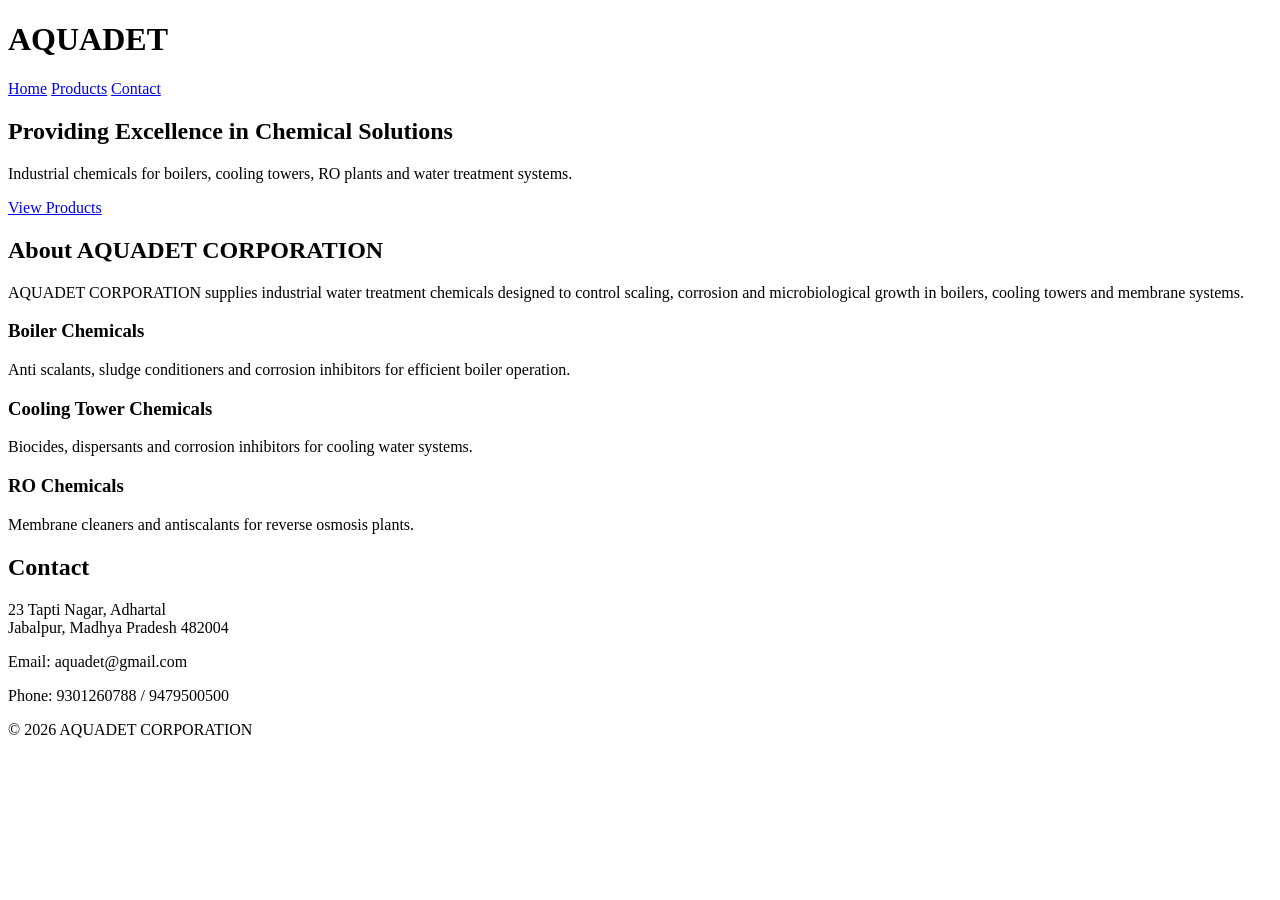
==== index.html @ 624fe5e3 "Update index.html" ====
<!DOCTYPE html>
<html lang="en">
<head>
<meta charset="UTF-8">
<meta name="viewport" content="width=device-width, initial-scale=1">
<title>AQUADET CORPORATION</title>
<link rel="stylesheet" href="style.css">
</head>

<body>

<header>
<div class="nav">
<h1>AQUADET</h1>
<nav>
<a href="index.html">Home</a>
<a href="products.html">Products</a>
<a href="#contact">Contact</a>
</nav>
</div>
</header>

<section class="hero">
<h2>Providing Excellence in Chemical Solutions</h2>
<p>Industrial chemicals for boilers, cooling towers, RO plants and water treatment systems.</p>
<a class="btn" href="products.html">View Products</a>
</section>

<section class="about container">
<h2>About AQUADET CORPORATION</h2>
<p>
AQUADET CORPORATION supplies industrial water treatment chemicals designed
to control scaling, corrosion and microbiological growth in boilers,
cooling towers and membrane systems.
</p>
</section>

<section class="container features">

<div class="feature">
<h3>Boiler Chemicals</h3>
<p>Anti scalants, sludge conditioners and corrosion inhibitors for efficient boiler operation.</p>
</div>

<div class="feature">
<h3>Cooling Tower Chemicals</h3>
<p>Biocides, dispersants and corrosion inhibitors for cooling water systems.</p>
</div>

<div class="feature">
<h3>RO Chemicals</h3>
<p>Membrane cleaners and antiscalants for reverse osmosis plants.</p>
</div>

</section>

<section id="contact" class="contact container">

<h2>Contact</h2>

<p>
23 Tapti Nagar, Adhartal<br>
Jabalpur, Madhya Pradesh 482004
</p>

<p>Email: aquadet@gmail.com</p>
<p>Phone: 9301260788 / 9479500500</p>

</section>

<footer>
© 2026 AQUADET CORPORATION
</footer>

</body>
</html>
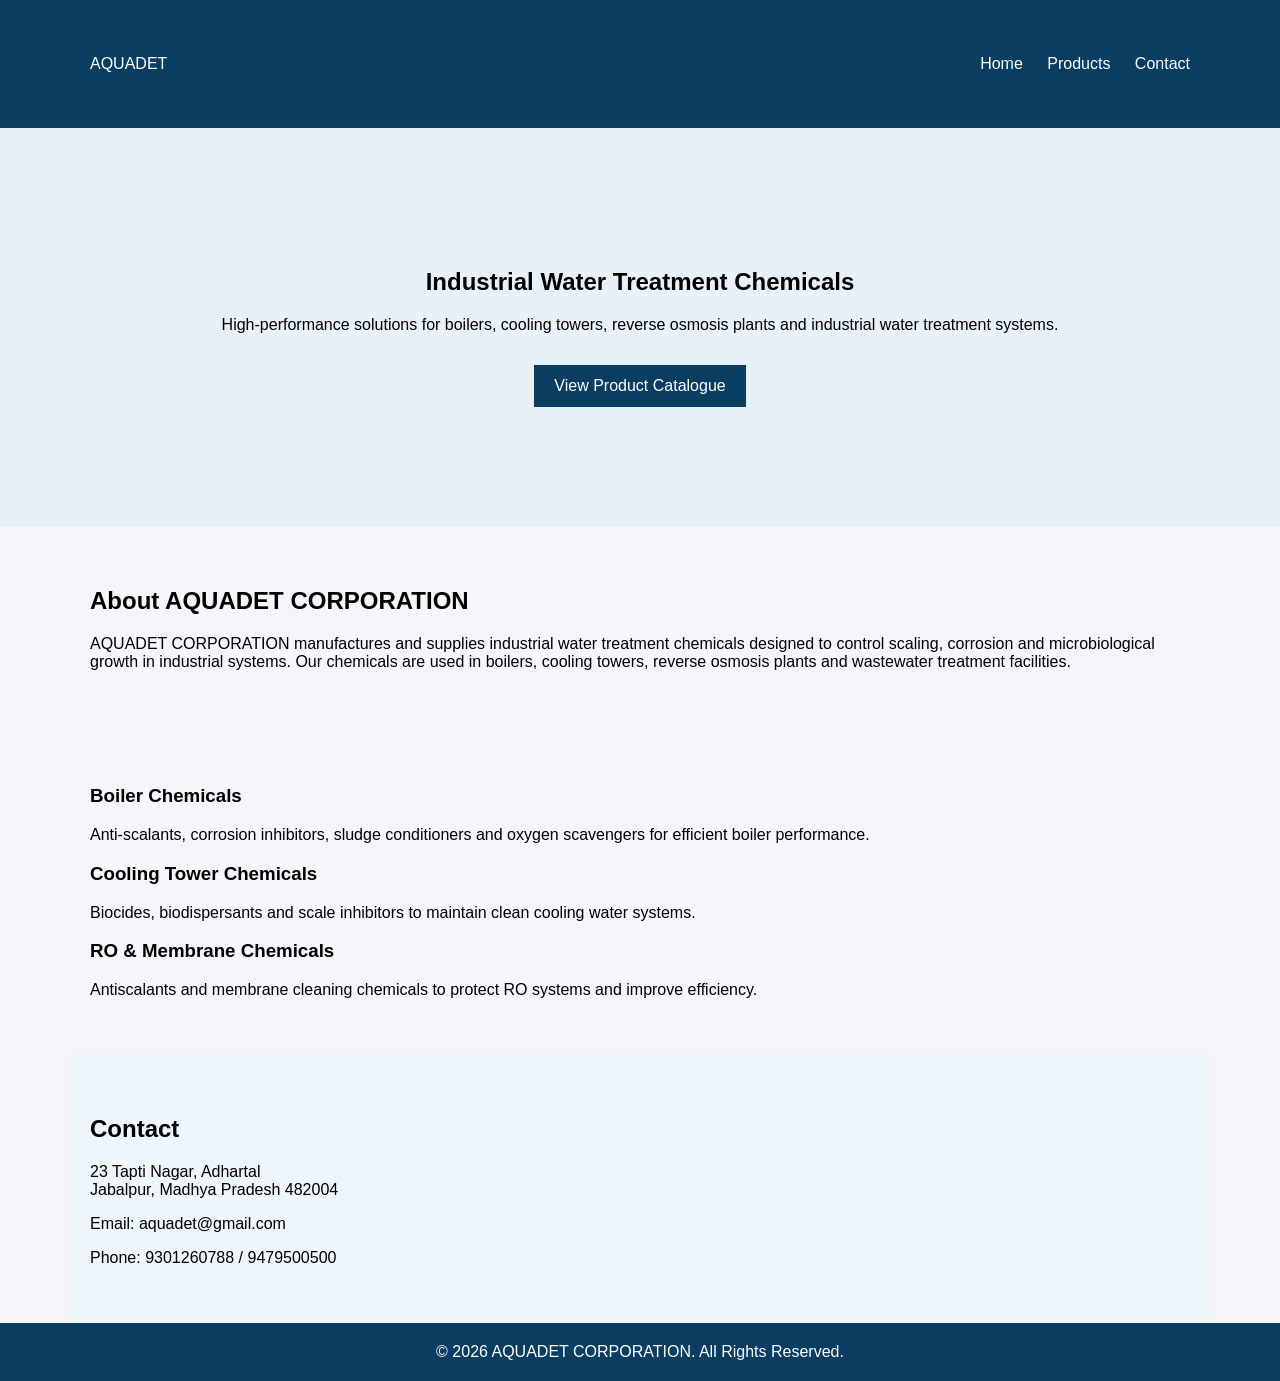
==== commit d199f2e5: "Update index.html" ====
--- a/index.html
+++ b/index.html
@@ -1,55 +1,104 @@
 <!DOCTYPE html>
+
 <html lang="en">
+
 <head>
 <meta charset="UTF-8">
-<meta name="viewport" content="width=device-width, initial-scale=1">
+<meta name="viewport" content="width=device-width,initial-scale=1">
+
 <title>AQUADET CORPORATION</title>
+
 <link rel="stylesheet" href="style.css">
+
+<link href="https://fonts.googleapis.com/css2?family=Inter:wght@300;400;600;700&display=swap" rel="stylesheet">
+
 </head>
 
 <body>
 
 <header>
-<div class="nav">
-<h1>AQUADET</h1>
+
+<div class="nav container">
+
+<div class="logo">AQUADET</div>
+
 <nav>
-<a href="index.html">Home</a>
-<a href="products.html">Products</a>
-<a href="#contact">Contact</a>
+
+<a href="index.html">Home</a> <a href="products.html">Products</a> <a href="#contact">Contact</a>
+
 </nav>
+
 </div>
+
 </header>
 
 <section class="hero">
-<h2>Providing Excellence in Chemical Solutions</h2>
-<p>Industrial chemicals for boilers, cooling towers, RO plants and water treatment systems.</p>
-<a class="btn" href="products.html">View Products</a>
+
+<div class="container">
+
+<h1>Industrial Water Treatment Chemicals</h1>
+
+<p>
+High-performance solutions for boilers, cooling towers,
+reverse osmosis plants and industrial water treatment systems.
+</p>
+
+<a href="products.html" class="btn">View Product Catalogue</a>
+
+</div>
+
 </section>
 
-<section class="about container">
+<section class="container about">
+
 <h2>About AQUADET CORPORATION</h2>
+
 <p>
-AQUADET CORPORATION supplies industrial water treatment chemicals designed
-to control scaling, corrosion and microbiological growth in boilers,
-cooling towers and membrane systems.
+
+AQUADET CORPORATION manufactures and supplies industrial
+water treatment chemicals designed to control scaling,
+corrosion and microbiological growth in industrial systems.
+Our chemicals are used in boilers, cooling towers,
+reverse osmosis plants and wastewater treatment facilities.
+
 </p>
+
 </section>
 
-<section class="container features">
+<section class="container categories">
 
-<div class="feature">
+<div class="category">
+
 <h3>Boiler Chemicals</h3>
-<p>Anti scalants, sludge conditioners and corrosion inhibitors for efficient boiler operation.</p>
+
+<p>
+Anti-scalants, corrosion inhibitors,
+sludge conditioners and oxygen scavengers
+for efficient boiler performance.
+</p>
+
 </div>
 
-<div class="feature">
+<div class="category">
+
 <h3>Cooling Tower Chemicals</h3>
-<p>Biocides, dispersants and corrosion inhibitors for cooling water systems.</p>
+
+<p>
+Biocides, biodispersants and scale inhibitors
+to maintain clean cooling water systems.
+</p>
+
 </div>
 
-<div class="feature">
-<h3>RO Chemicals</h3>
-<p>Membrane cleaners and antiscalants for reverse osmosis plants.</p>
+<div class="category">
+
+<h3>RO & Membrane Chemicals</h3>
+
+<p>
+Antiscalants and membrane cleaning chemicals
+to protect RO systems and improve efficiency.
+</p>
+
 </div>
 
 </section>
@@ -64,13 +113,17 @@
 </p>
 
 <p>Email: aquadet@gmail.com</p>
+
 <p>Phone: 9301260788 / 9479500500</p>
 
 </section>
 
 <footer>
-© 2026 AQUADET CORPORATION
+
+© 2026 AQUADET CORPORATION. All Rights Reserved.
+
 </footer>
 
 </body>
+
 </html>
--- a/style.css
+++ b/style.css
@@ -0,0 +1,82 @@
+body{
+font-family:Arial;
+margin:0;
+background:#f5f6fa;
+}
+
+header{
+background:#0a3d62;
+color:white;
+padding:15px;
+}
+
+.nav{
+display:flex;
+justify-content:space-between;
+align-items:center;
+max-width:1100px;
+margin:auto;
+}
+
+nav a{
+color:white;
+margin-left:20px;
+text-decoration:none;
+}
+
+.hero{
+text-align:center;
+padding:80px 20px;
+background:#e8f1f8;
+}
+
+.btn{
+background:#0a3d62;
+color:white;
+padding:12px 20px;
+text-decoration:none;
+display:inline-block;
+margin-top:15px;
+}
+
+.container{
+max-width:1100px;
+margin:auto;
+padding:40px 20px;
+}
+
+.grid{
+display:grid;
+grid-template-columns:repeat(auto-fit,minmax(250px,1fr));
+gap:20px;
+}
+
+.card{
+background:white;
+padding:20px;
+border-radius:6px;
+box-shadow:0 2px 10px rgba(0,0,0,0.1);
+}
+
+.features{
+display:flex;
+gap:20px;
+}
+
+.feature{
+background:white;
+padding:20px;
+flex:1;
+box-shadow:0 2px 10px rgba(0,0,0,0.1);
+}
+
+.contact{
+background:#eef5fb;
+}
+
+footer{
+text-align:center;
+padding:20px;
+background:#0a3d62;
+color:white;
+}
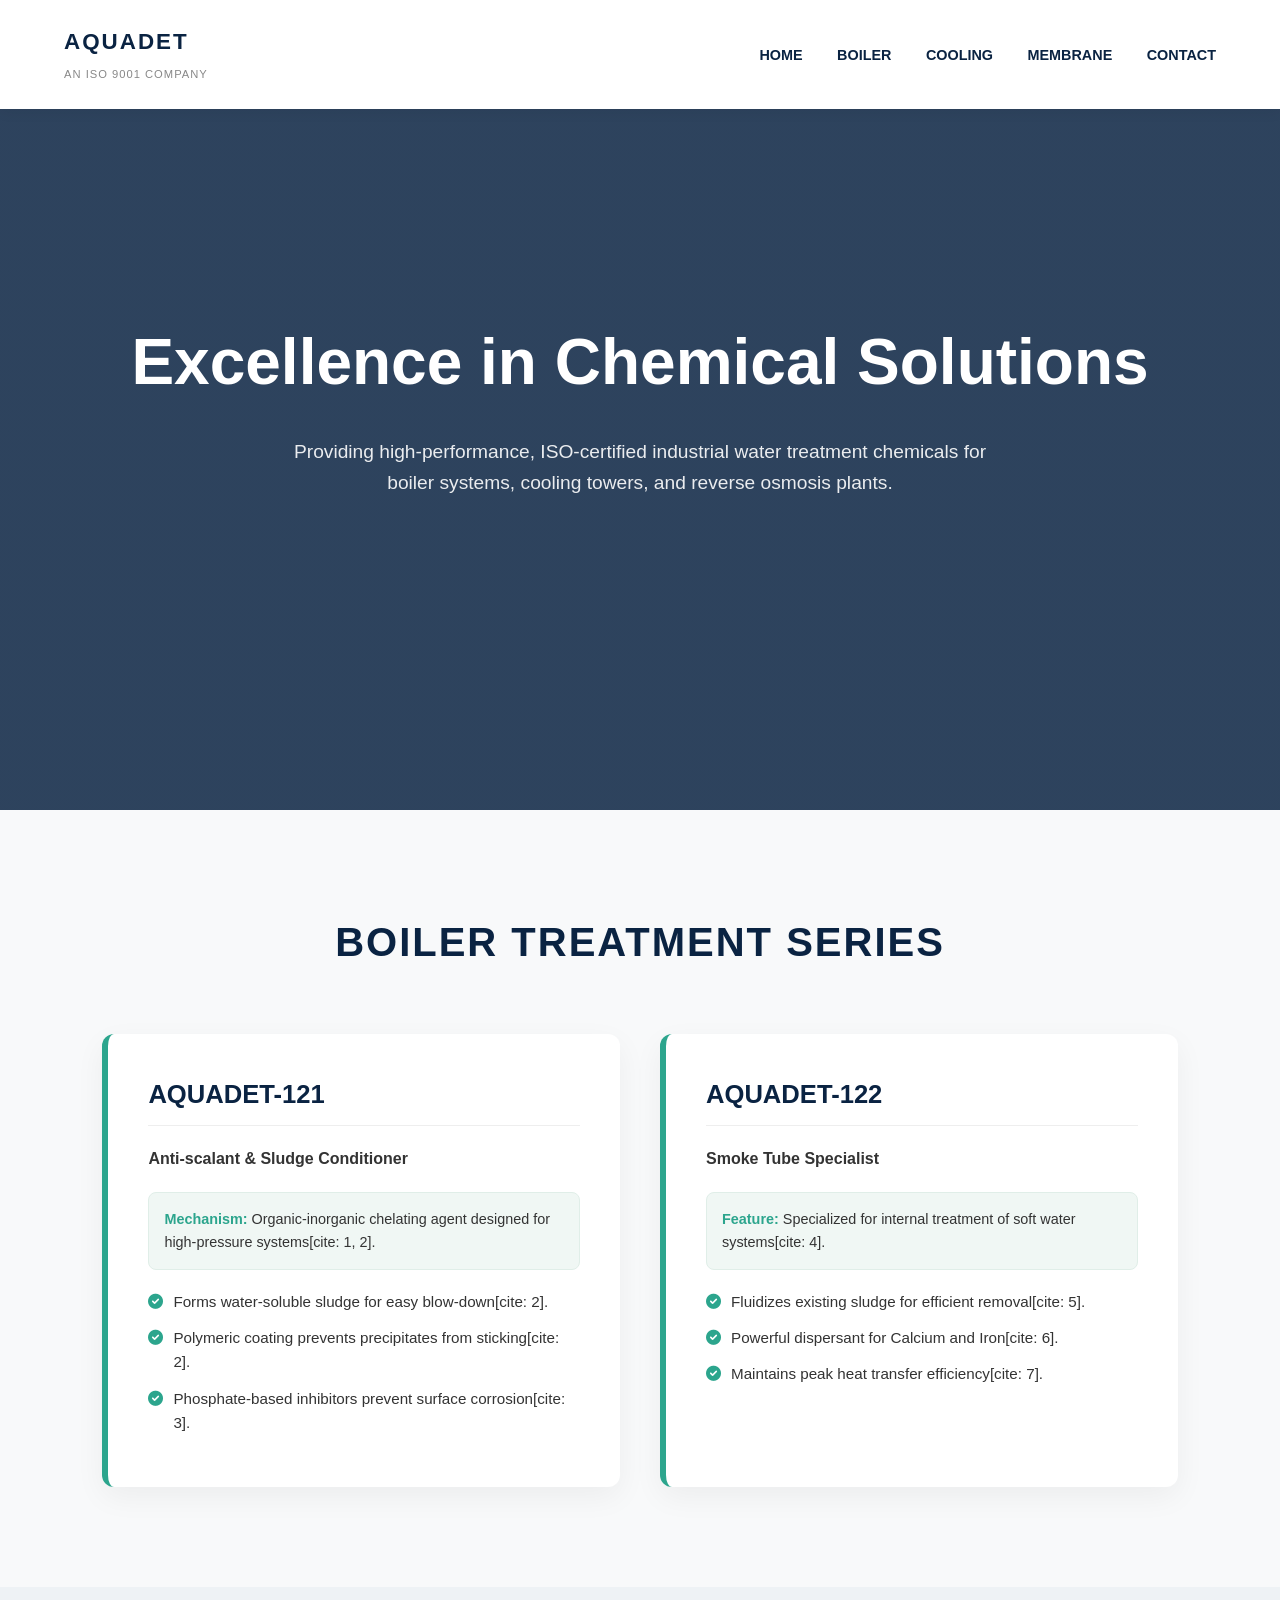
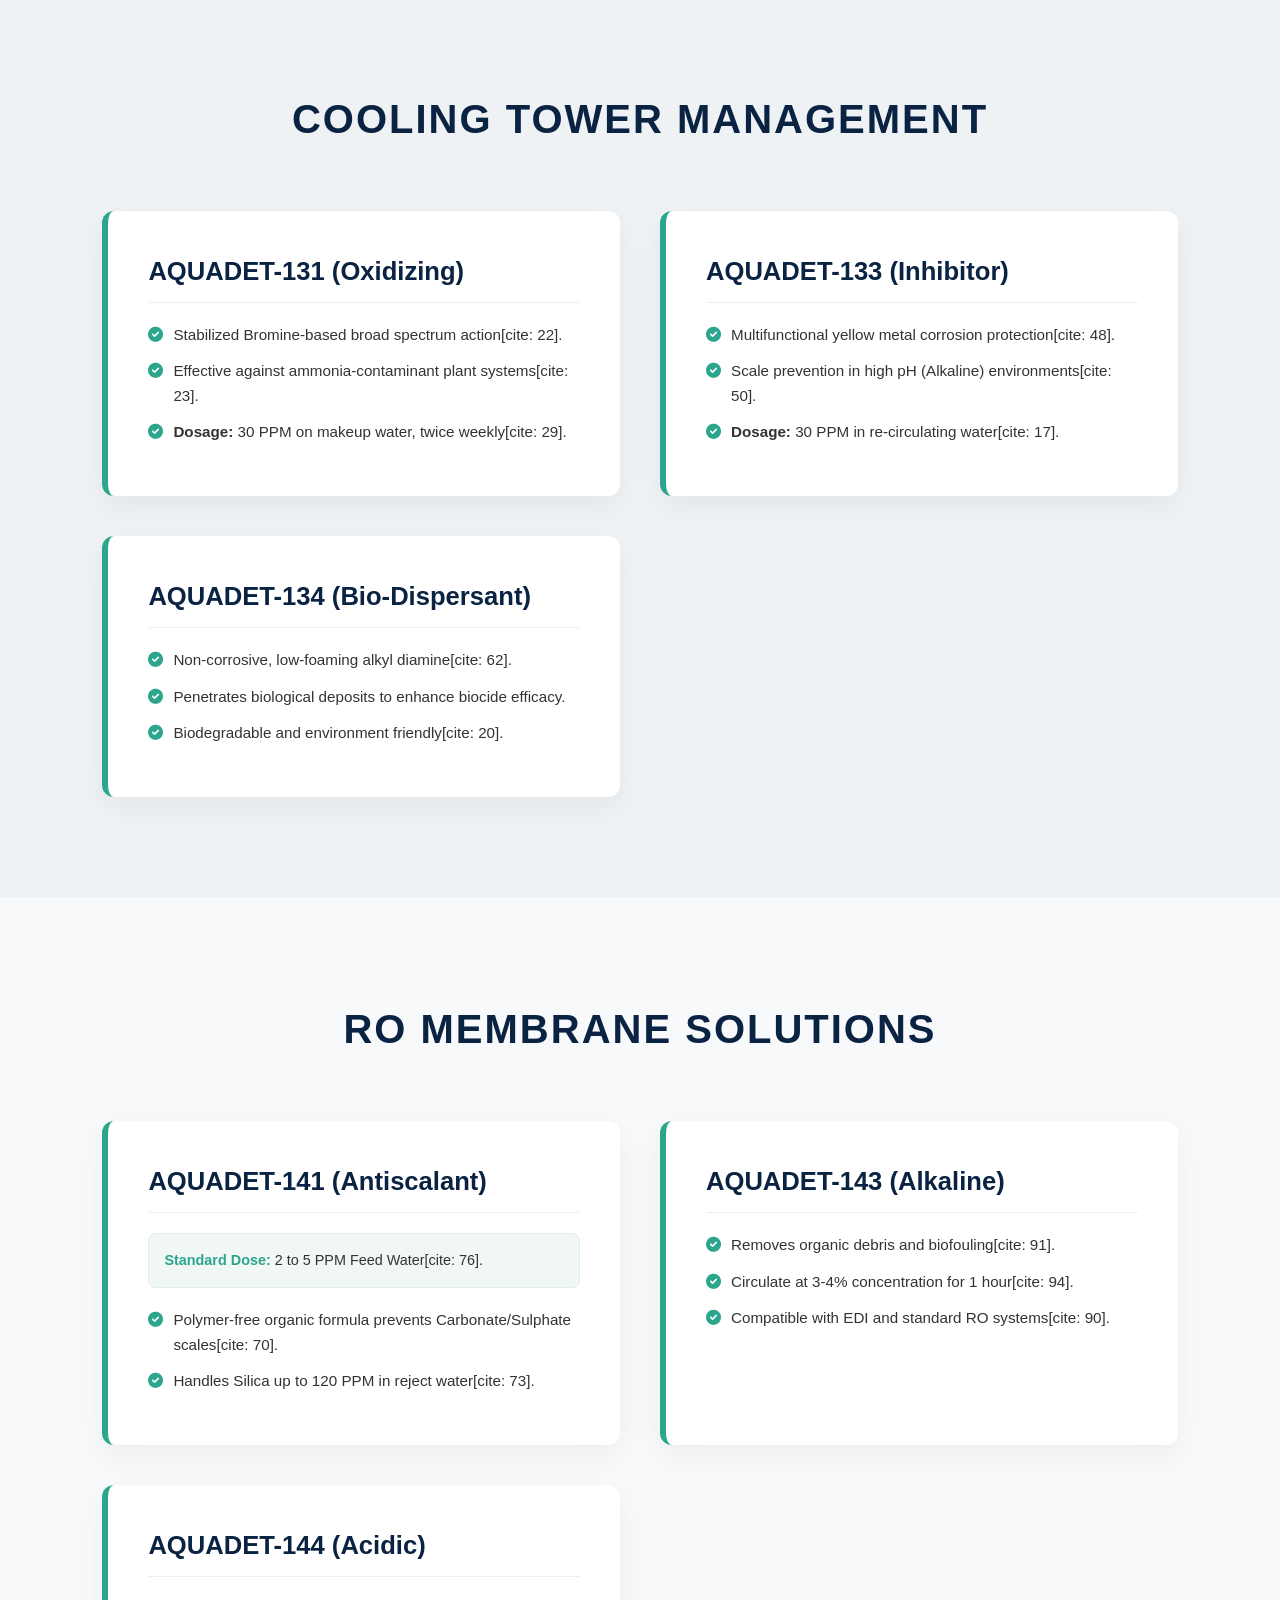
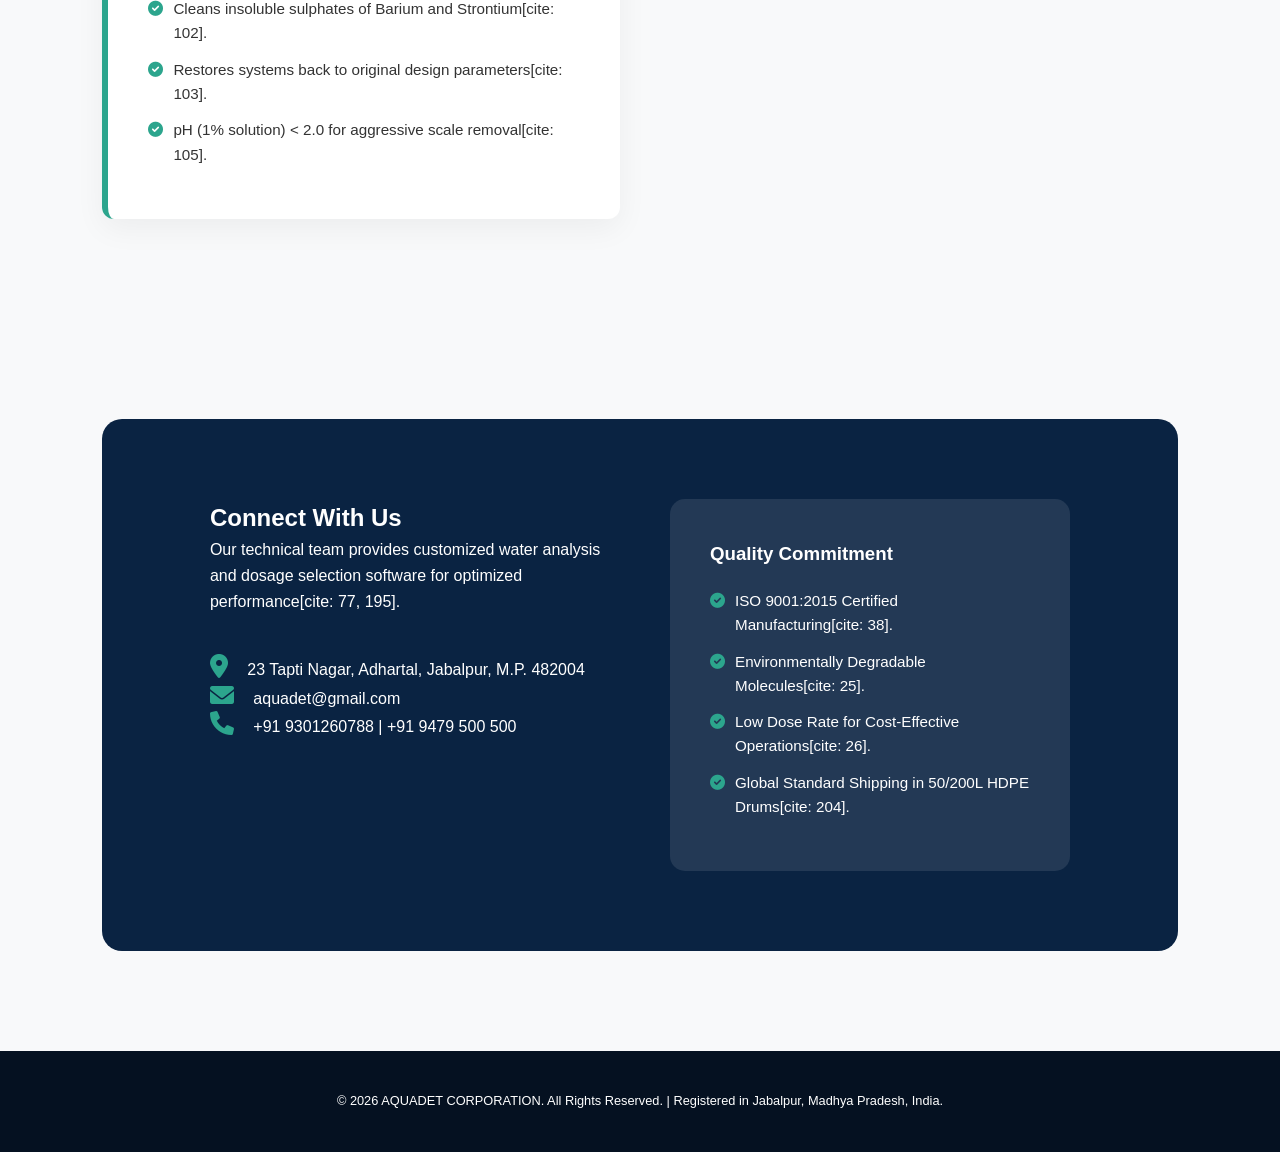
==== commit e0a2e4cc: "Revamp index.html with new layout and styles Updated HTML structure and styling for AQUADET CORPORAT" ====
--- a/index.html
+++ b/index.html
@@ -1,129 +1,207 @@
 <!DOCTYPE html>
-
 <html lang="en">
-
 <head>
-<meta charset="UTF-8">
-<meta name="viewport" content="width=device-width,initial-scale=1">
-
-<title>AQUADET CORPORATION</title>
-
-<link rel="stylesheet" href="style.css">
-
-<link href="https://fonts.googleapis.com/css2?family=Inter:wght@300;400;600;700&display=swap" rel="stylesheet">
-
+    <meta charset="UTF-8">
+    <meta name="viewport" content="width=device-width, initial-scale=1.0">
+    <title>AQUADET CORPORATION | ISO 9001 Certified Chemical Solutions</title>
+    <link rel="stylesheet" href="https://cdnjs.cloudflare.com/ajax/libs/font-awesome/6.0.0/css/all.min.css">
+    <style>
+        :root {
+            --primary: #0a2342; /* Deep Navy Industrial */
+            --accent: #2ca58d;   /* Chemical Teal */
+            --bg-light: #f8f9fa;
+            --white: #ffffff;
+            --text-main: #333333;
+        }
+        * { margin: 0; padding: 0; box-sizing: border-box; }
+        body { font-family: 'Inter', -apple-system, sans-serif; line-height: 1.6; color: var(--text-main); background: var(--bg-light); scroll-behavior: smooth; }
+        
+        /* Premium Header */
+        header { background: var(--white); padding: 1.5rem 5%; display: flex; justify-content: space-between; align-items: center; position: fixed; width: 100%; top: 0; z-index: 1000; box-shadow: 0 4px 12px rgba(0,0,0,0.05); }
+        .logo-group h1 { font-size: 1.4rem; letter-spacing: 2px; color: var(--primary); }
+        .iso-badge { font-size: 0.7rem; color: #888; text-transform: uppercase; letter-spacing: 1px; }
+        nav a { margin-left: 30px; text-decoration: none; color: var(--primary); font-weight: 600; font-size: 0.9rem; transition: 0.3s; }
+        nav a:hover { color: var(--accent); }
+
+        /* Hero Section */
+        .hero { height: 90vh; background: linear-gradient(rgba(10, 35, 66, 0.85), rgba(10, 35, 66, 0.85)), url('https://images.unsplash.com/photo-1532187863486-abf9d39d99c5?auto=format&fit=crop&q=80') center/cover; display: flex; flex-direction: column; justify-content: center; align-items: center; text-align: center; color: white; padding: 0 10%; }
+        .hero h2 { font-size: 4rem; margin-bottom: 1.5rem; }
+        .hero p { font-size: 1.2rem; max-width: 700px; opacity: 0.9; }
+
+        /* Product Detail Section */
+        section { padding: 100px 8%; }
+        .section-header { text-align: center; margin-bottom: 60px; }
+        .section-header h2 { font-size: 2.5rem; color: var(--primary); text-transform: uppercase; letter-spacing: 2px; }
+        
+        .product-grid { display: grid; grid-template-columns: repeat(auto-fit, minmax(350px, 1fr)); gap: 40px; }
+        .product-card { background: var(--white); border-radius: 12px; padding: 40px; box-shadow: 0 10px 30px rgba(0,0,0,0.05); border-left: 6px solid var(--accent); }
+        .product-card h3 { color: var(--primary); font-size: 1.6rem; margin-bottom: 20px; border-bottom: 1px solid #eee; padding-bottom: 10px; }
+        
+        .tech-spec { background: #f0f7f4; padding: 15px; border-radius: 8px; margin: 20px 0; font-size: 0.9rem; border: 1px solid #e0eee8; }
+        .tech-spec strong { color: var(--accent); }
+        
+        .benefit-list { list-style: none; }
+        .benefit-list li { position: relative; padding-left: 25px; margin-bottom: 12px; font-size: 0.95rem; }
+        .benefit-list li::before { content: "\f058"; font-family: "Font Awesome 5 Free"; font-weight: 900; position: absolute; left: 0; color: var(--accent); }
+
+        /* Contact Section */
+        .contact-box { background: var(--primary); color: white; padding: 80px 10%; border-radius: 20px; display: grid; grid-template-columns: 1fr 1fr; gap: 60px; }
+        .contact-info div { margin-bottom: 30px; }
+        .contact-info i { font-size: 1.5rem; margin-right: 15px; color: var(--accent); }
+
+        footer { text-align: center; padding: 40px; background: #051121; color: #ffffff; font-size: 0.8rem; }
+
+        @media (max-width: 768px) {
+            .hero h2 { font-size: 2.5rem; }
+            .contact-box { grid-template-columns: 1fr; }
+        }
+    </style>
 </head>
-
 <body>
 
 <header>
-
-<div class="nav container">
-
-<div class="logo">AQUADET</div>
-
-<nav>
-
-<a href="index.html">Home</a> <a href="products.html">Products</a> <a href="#contact">Contact</a>
-
-</nav>
-
-</div>
-
+    <div class="logo-group">
+        <h1>AQUADET</h1>
+        <span class="iso-badge">An ISO 9001 Company</span>
+    </div>
+    <nav>
+        <a href="#home">HOME</a>
+        <a href="#boiler">BOILER</a>
+        <a href="#cooling">COOLING</a>
+        <a href="#ro">MEMBRANE</a>
+        <a href="#contact">CONTACT</a>
+    </nav>
 </header>
 
-<section class="hero">
-
-<div class="container">
-
-<h1>Industrial Water Treatment Chemicals</h1>
-
-<p>
-High-performance solutions for boilers, cooling towers,
-reverse osmosis plants and industrial water treatment systems.
-</p>
-
-<a href="products.html" class="btn">View Product Catalogue</a>
-
-</div>
-
-</section>
-
-<section class="container about">
-
-<h2>About AQUADET CORPORATION</h2>
-
-<p>
-
-AQUADET CORPORATION manufactures and supplies industrial
-water treatment chemicals designed to control scaling,
-corrosion and microbiological growth in industrial systems.
-Our chemicals are used in boilers, cooling towers,
-reverse osmosis plants and wastewater treatment facilities.
-
-</p>
-
-</section>
-
-<section class="container categories">
-
-<div class="category">
-
-<h3>Boiler Chemicals</h3>
-
-<p>
-Anti-scalants, corrosion inhibitors,
-sludge conditioners and oxygen scavengers
-for efficient boiler performance.
-</p>
-
-</div>
-
-<div class="category">
-
-<h3>Cooling Tower Chemicals</h3>
-
-<p>
-Biocides, biodispersants and scale inhibitors
-to maintain clean cooling water systems.
-</p>
-
-</div>
-
-<div class="category">
-
-<h3>RO & Membrane Chemicals</h3>
-
-<p>
-Antiscalants and membrane cleaning chemicals
-to protect RO systems and improve efficiency.
-</p>
-
-</div>
-
-</section>
-
-<section id="contact" class="contact container">
-
-<h2>Contact</h2>
-
-<p>
-23 Tapti Nagar, Adhartal<br>
-Jabalpur, Madhya Pradesh 482004
-</p>
-
-<p>Email: aquadet@gmail.com</p>
-
-<p>Phone: 9301260788 / 9479500500</p>
-
+<section class="hero" id="home">
+    <h2>Excellence in Chemical Solutions</h2>
+    <p>Providing high-performance, ISO-certified industrial water treatment chemicals for boiler systems, cooling towers, and reverse osmosis plants.</p>
+</section>
+
+<section id="boiler">
+    <div class="section-header">
+        <h2>Boiler Treatment Series</h2>
+    </div>
+    <div class="product-grid">
+        <div class="product-card">
+            <h3>AQUADET-121</h3>
+            <p><strong>Anti-scalant & Sludge Conditioner</strong></p>
+            <div class="tech-spec">
+                <strong>Mechanism:</strong> Organic-inorganic chelating agent designed for high-pressure systems[cite: 1, 2].
+            </div>
+            <ul class="benefit-list">
+                <li>Forms water-soluble sludge for easy blow-down[cite: 2].</li>
+                <li>Polymeric coating prevents precipitates from sticking[cite: 2].</li>
+                <li>Phosphate-based inhibitors prevent surface corrosion[cite: 3].</li>
+            </ul>
+        </div>
+        <div class="product-card">
+            <h3>AQUADET-122</h3>
+            <p><strong>Smoke Tube Specialist</strong></p>
+            <div class="tech-spec">
+                <strong>Feature:</strong> Specialized for internal treatment of soft water systems[cite: 4].
+            </div>
+            <ul class="benefit-list">
+                <li>Fluidizes existing sludge for efficient removal[cite: 5].</li>
+                <li>Powerful dispersant for Calcium and Iron[cite: 6].</li>
+                <li>Maintains peak heat transfer efficiency[cite: 7].</li>
+            </ul>
+        </div>
+    </div>
+</section>
+
+<section id="cooling" style="background: #eef2f5;">
+    <div class="section-header">
+        <h2>Cooling Tower Management</h2>
+    </div>
+    <div class="product-grid">
+        <div class="product-card">
+            <h3>AQUADET-131 (Oxidizing)</h3>
+            <ul class="benefit-list">
+                <li>Stabilized Bromine-based broad spectrum action[cite: 22].</li>
+                <li>Effective against ammonia-contaminant plant systems[cite: 23].</li>
+                <li><strong>Dosage:</strong> 30 PPM on makeup water, twice weekly[cite: 29].</li>
+            </ul>
+        </div>
+        <div class="product-card">
+            <h3>AQUADET-133 (Inhibitor)</h3>
+            <ul class="benefit-list">
+                <li>Multifunctional yellow metal corrosion protection[cite: 48].</li>
+                <li>Scale prevention in high pH (Alkaline) environments[cite: 50].</li>
+                <li><strong>Dosage:</strong> 30 PPM in re-circulating water[cite: 17].</li>
+            </ul>
+        </div>
+        <div class="product-card">
+            <h3>AQUADET-134 (Bio-Dispersant)</h3>
+            <ul class="benefit-list">
+                <li>Non-corrosive, low-foaming alkyl diamine[cite: 62].</li>
+                <li>Penetrates biological deposits to enhance biocide efficacy.</li>
+                <li>Biodegradable and environment friendly[cite: 20].</li>
+            </ul>
+        </div>
+    </div>
+</section>
+
+<section id="ro">
+    <div class="section-header">
+        <h2>RO Membrane Solutions</h2>
+    </div>
+    <div class="product-grid">
+        <div class="product-card">
+            <h3>AQUADET-141 (Antiscalant)</h3>
+            <div class="tech-spec">
+                <strong>Standard Dose:</strong> 2 to 5 PPM Feed Water[cite: 76].
+            </div>
+            <ul class="benefit-list">
+                <li>Polymer-free organic formula prevents Carbonate/Sulphate scales[cite: 70].</li>
+                <li>Handles Silica up to 120 PPM in reject water[cite: 73].</li>
+            </ul>
+        </div>
+        <div class="product-card">
+            <h3>AQUADET-143 (Alkaline)</h3>
+            <ul class="benefit-list">
+                <li>Removes organic debris and biofouling[cite: 91].</li>
+                <li>Circulate at 3-4% concentration for 1 hour[cite: 94].</li>
+                <li>Compatible with EDI and standard RO systems[cite: 90].</li>
+            </ul>
+        </div>
+        <div class="product-card">
+            <h3>AQUADET-144 (Acidic)</h3>
+            <ul class="benefit-list">
+                <li>Cleans insoluble sulphates of Barium and Strontium[cite: 102].</li>
+                <li>Restores systems back to original design parameters[cite: 103].</li>
+            <li>pH (1% solution) < 2.0 for aggressive scale removal[cite: 105].</li>
+            </ul>
+        </div>
+    </div>
+</section>
+
+<section id="contact">
+    <div class="contact-box">
+        <div class="contact-info">
+            <h2>Connect With Us</h2>
+            <p>Our technical team provides customized water analysis and dosage selection software for optimized performance[cite: 77, 195].</p>
+            <div style="margin-top: 40px;">
+                <p><i class="fas fa-map-marker-alt"></i> 23 Tapti Nagar, Adhartal, Jabalpur, M.P. 482004</p>
+                <p><i class="fas fa-envelope"></i> aquadet@gmail.com</p>
+                <p><i class="fas fa-phone"></i> +91 9301260788 | +91 9479 500 500</p>
+            </div>
+        </div>
+        <div style="background: rgba(255,255,255,0.1); padding: 40px; border-radius: 15px;">
+            <h3>Quality Commitment</h3>
+            <ul class="benefit-list" style="margin-top:20px; color: white;">
+                <li>ISO 9001:2015 Certified Manufacturing[cite: 38].</li>
+                <li>Environmentally Degradable Molecules[cite: 25].</li>
+                <li>Low Dose Rate for Cost-Effective Operations[cite: 26].</li>
+                <li>Global Standard Shipping in 50/200L HDPE Drums[cite: 204].</li>
+            </ul>
+        </div>
+    </div>
 </section>
 
 <footer>
-
-© 2026 AQUADET CORPORATION. All Rights Reserved.
-
+    <p>© 2026 AQUADET CORPORATION. All Rights Reserved. | Registered in Jabalpur, Madhya Pradesh, India.</p>
 </footer>
 
 </body>
-
 </html>
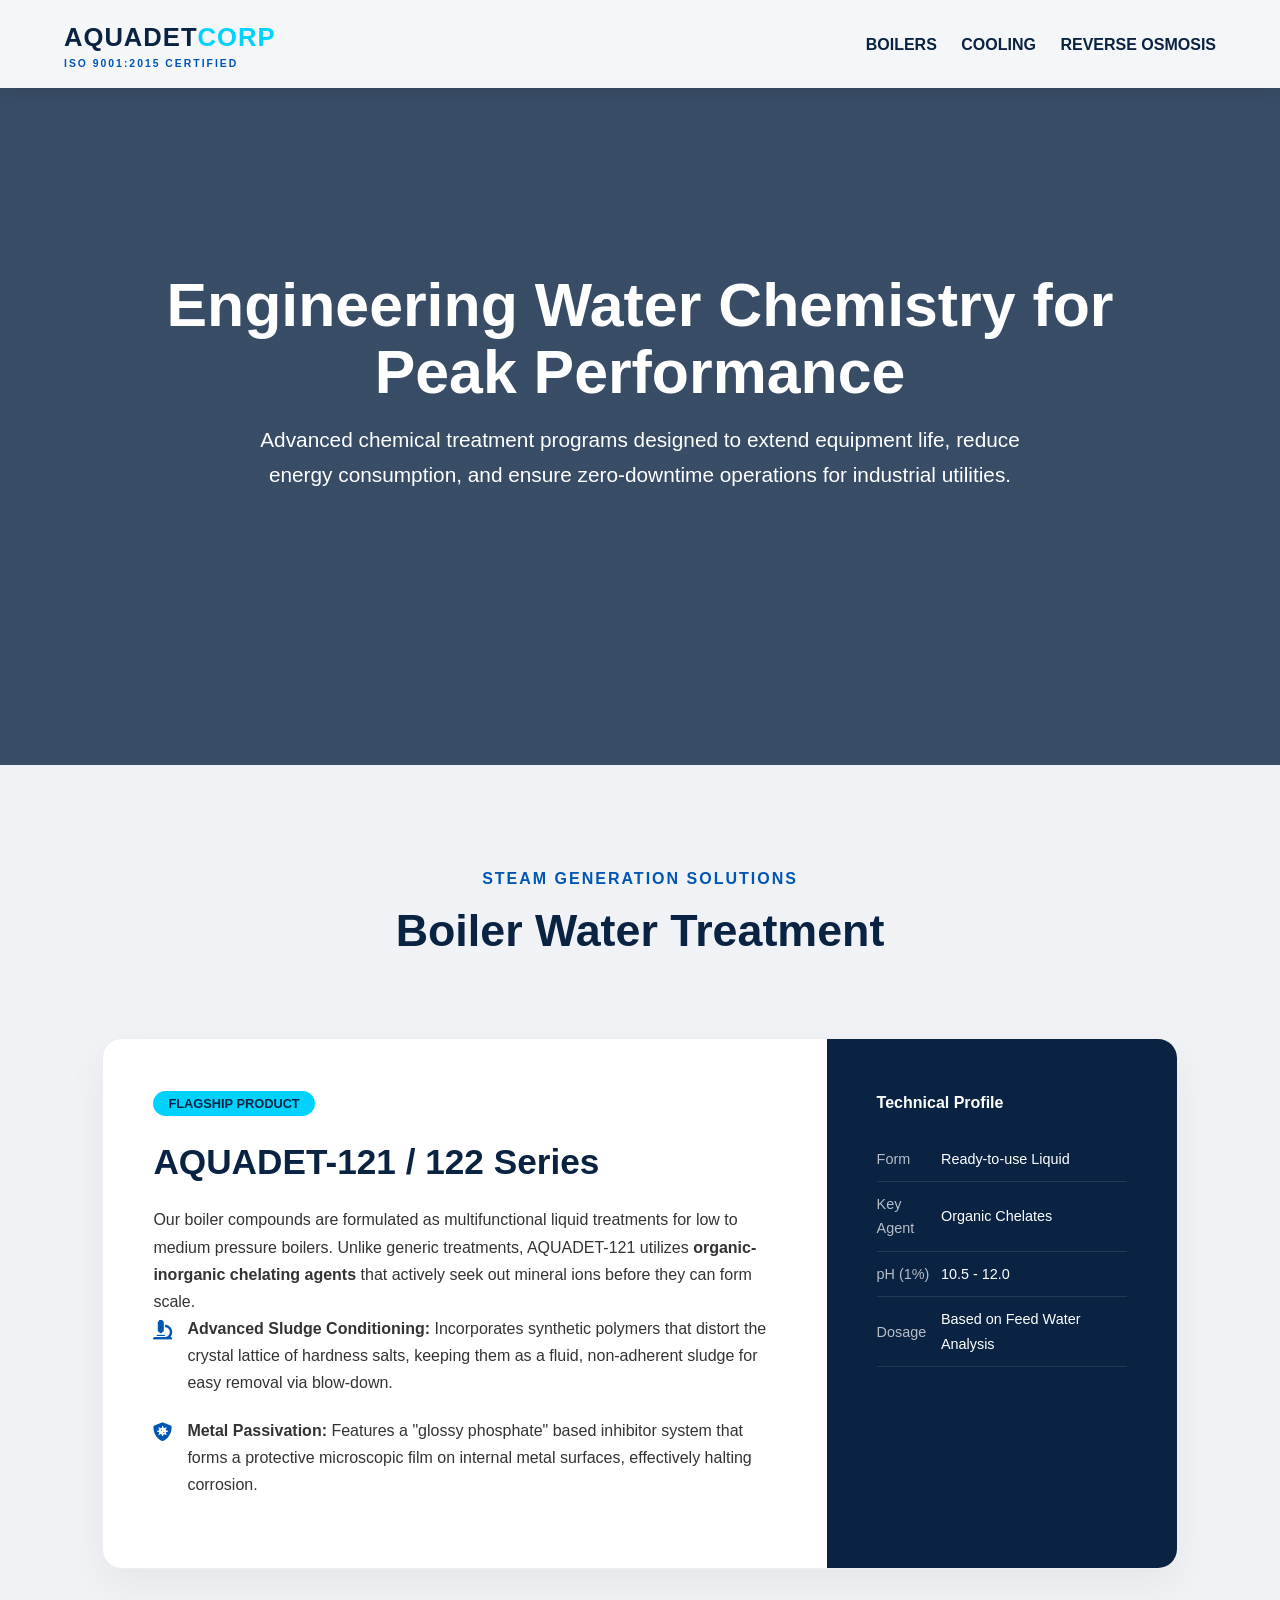
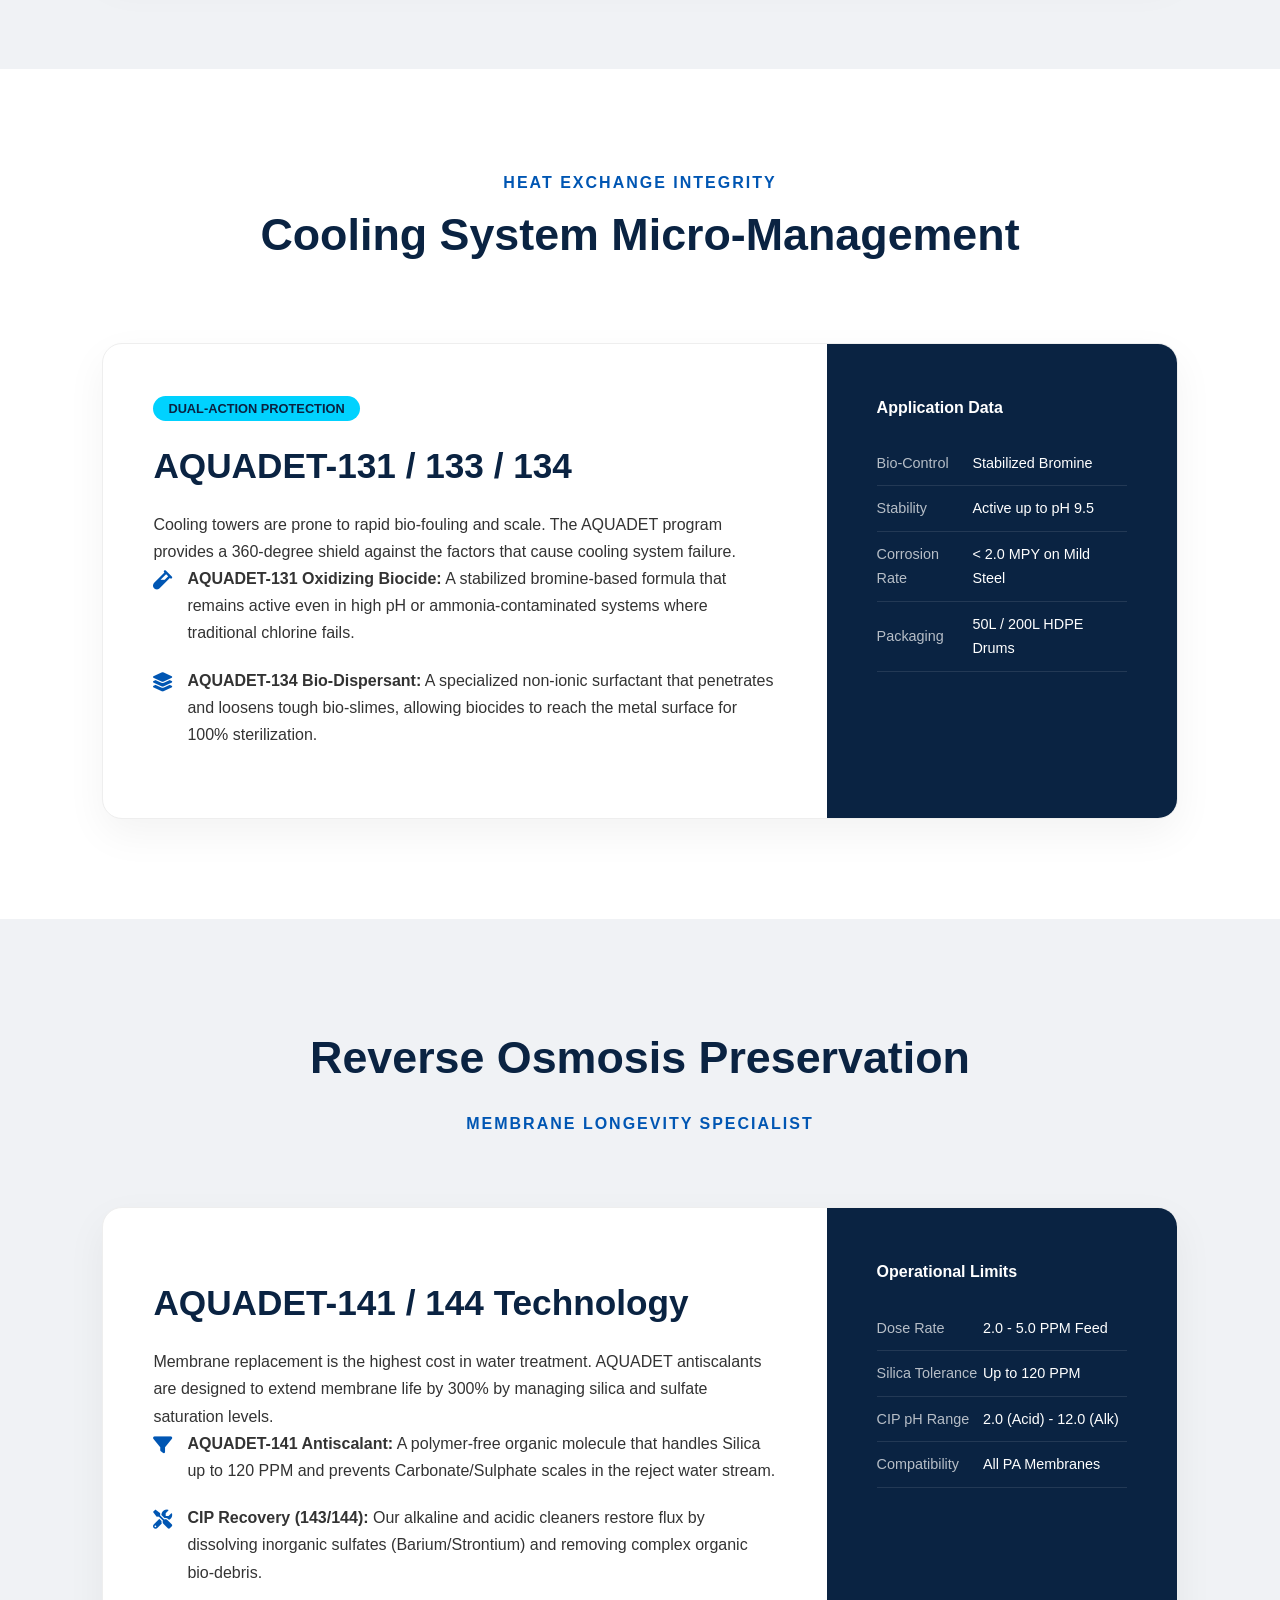
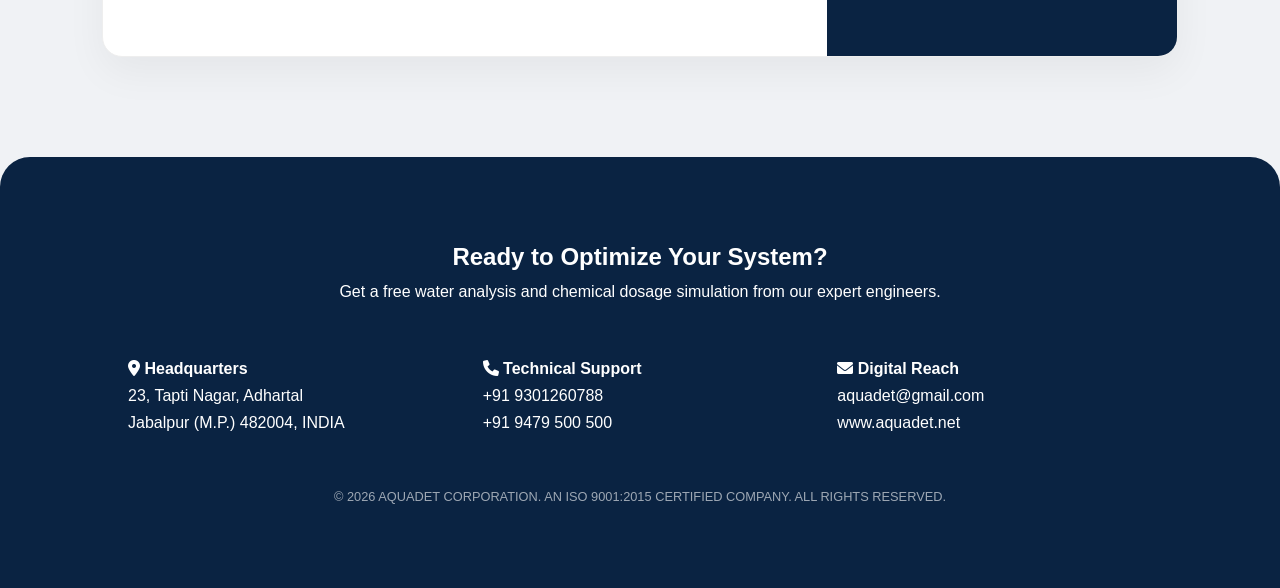
==== commit 26556591: "Update index.html" ====
--- a/index.html
+++ b/index.html
@@ -3,205 +3,216 @@
 <head>
     <meta charset="UTF-8">
     <meta name="viewport" content="width=device-width, initial-scale=1.0">
-    <title>AQUADET CORPORATION | ISO 9001 Certified Chemical Solutions</title>
+    <title>AQUADET CORPORATION | High-Performance Industrial Water Treatment</title>
     <link rel="stylesheet" href="https://cdnjs.cloudflare.com/ajax/libs/font-awesome/6.0.0/css/all.min.css">
     <style>
         :root {
-            --primary: #0a2342; /* Deep Navy Industrial */
-            --accent: #2ca58d;   /* Chemical Teal */
-            --bg-light: #f8f9fa;
+            --primary: #0a2342; 
+            --accent: #00d2ff;
+            --tech-blue: #0056b3;
             --white: #ffffff;
-            --text-main: #333333;
+            --glass: rgba(255, 255, 255, 0.95);
         }
-        * { margin: 0; padding: 0; box-sizing: border-box; }
-        body { font-family: 'Inter', -apple-system, sans-serif; line-height: 1.6; color: var(--text-main); background: var(--bg-light); scroll-behavior: smooth; }
+        * { margin: 0; padding: 0; box-sizing: border-box; font-family: 'Segoe UI', Arial, sans-serif; }
+        body { background: #f0f2f5; color: #333; line-height: 1.7; scroll-behavior: smooth; }
         
-        /* Premium Header */
-        header { background: var(--white); padding: 1.5rem 5%; display: flex; justify-content: space-between; align-items: center; position: fixed; width: 100%; top: 0; z-index: 1000; box-shadow: 0 4px 12px rgba(0,0,0,0.05); }
-        .logo-group h1 { font-size: 1.4rem; letter-spacing: 2px; color: var(--primary); }
-        .iso-badge { font-size: 0.7rem; color: #888; text-transform: uppercase; letter-spacing: 1px; }
-        nav a { margin-left: 30px; text-decoration: none; color: var(--primary); font-weight: 600; font-size: 0.9rem; transition: 0.3s; }
-        nav a:hover { color: var(--accent); }
+        /* Header */
+        header { background: var(--glass); padding: 1rem 5%; display: flex; justify-content: space-between; align-items: center; position: fixed; width: 100%; top: 0; z-index: 1000; box-shadow: 0 2px 20px rgba(0,0,0,0.1); }
+        .logo { font-size: 1.6rem; font-weight: 800; color: var(--primary); letter-spacing: 1px; }
+        .iso-tag { display: block; font-size: 0.65rem; color: var(--tech-blue); letter-spacing: 2px; margin-top: -5px; }
 
         /* Hero Section */
-        .hero { height: 90vh; background: linear-gradient(rgba(10, 35, 66, 0.85), rgba(10, 35, 66, 0.85)), url('https://images.unsplash.com/photo-1532187863486-abf9d39d99c5?auto=format&fit=crop&q=80') center/cover; display: flex; flex-direction: column; justify-content: center; align-items: center; text-align: center; color: white; padding: 0 10%; }
-        .hero h2 { font-size: 4rem; margin-bottom: 1.5rem; }
-        .hero p { font-size: 1.2rem; max-width: 700px; opacity: 0.9; }
-
-        /* Product Detail Section */
+        .hero { height: 85vh; background: linear-gradient(rgba(10,35,66,0.8), rgba(10,35,66,0.8)), url('https://images.unsplash.com/photo-1518152006812-edab29b069ac?auto=format&fit=crop&q=80') center/cover; display: flex; flex-direction: column; justify-content: center; align-items: center; text-align: center; color: white; padding: 0 10%; }
+        .hero h1 { font-size: 3.8rem; margin-bottom: 1rem; line-height: 1.1; }
+        .hero p { font-size: 1.3rem; max-width: 800px; font-weight: 300; }
+
+        /* Tech Section */
         section { padding: 100px 8%; }
-        .section-header { text-align: center; margin-bottom: 60px; }
-        .section-header h2 { font-size: 2.5rem; color: var(--primary); text-transform: uppercase; letter-spacing: 2px; }
+        .section-title { text-align: center; margin-bottom: 70px; }
+        .section-title h2 { font-size: 2.8rem; color: var(--primary); margin-bottom: 15px; }
+        .section-title p { color: var(--tech-blue); font-weight: bold; text-transform: uppercase; letter-spacing: 2px; }
+
+        /* Detailed Product Grid */
+        .tech-grid { display: grid; grid-template-columns: 1fr; gap: 60px; }
+        .tech-card { background: var(--white); border-radius: 20px; overflow: hidden; display: flex; box-shadow: 0 15px 40px rgba(0,0,0,0.05); border: 1px solid #eee; }
+        .tech-content { padding: 50px; flex: 1; }
+        .tech-specs { background: var(--primary); color: white; padding: 50px; width: 350px; }
         
-        .product-grid { display: grid; grid-template-columns: repeat(auto-fit, minmax(350px, 1fr)); gap: 40px; }
-        .product-card { background: var(--white); border-radius: 12px; padding: 40px; box-shadow: 0 10px 30px rgba(0,0,0,0.05); border-left: 6px solid var(--accent); }
-        .product-card h3 { color: var(--primary); font-size: 1.6rem; margin-bottom: 20px; border-bottom: 1px solid #eee; padding-bottom: 10px; }
+        .tag { background: var(--accent); color: var(--primary); padding: 5px 15px; border-radius: 50px; font-weight: 700; font-size: 0.8rem; text-transform: uppercase; }
+        h3 { font-size: 2.2rem; margin: 15px 0; color: var(--primary); }
+        .benefit-item { display: flex; align-items: flex-start; margin-bottom: 20px; }
+        .benefit-item i { color: var(--tech-blue); font-size: 1.2rem; margin-right: 15px; margin-top: 5px; }
         
-        .tech-spec { background: #f0f7f4; padding: 15px; border-radius: 8px; margin: 20px 0; font-size: 0.9rem; border: 1px solid #e0eee8; }
-        .tech-spec strong { color: var(--accent); }
-        
-        .benefit-list { list-style: none; }
-        .benefit-list li { position: relative; padding-left: 25px; margin-bottom: 12px; font-size: 0.95rem; }
-        .benefit-list li::before { content: "\f058"; font-family: "Font Awesome 5 Free"; font-weight: 900; position: absolute; left: 0; color: var(--accent); }
-
-        /* Contact Section */
-        .contact-box { background: var(--primary); color: white; padding: 80px 10%; border-radius: 20px; display: grid; grid-template-columns: 1fr 1fr; gap: 60px; }
-        .contact-info div { margin-bottom: 30px; }
-        .contact-info i { font-size: 1.5rem; margin-right: 15px; color: var(--accent); }
-
-        footer { text-align: center; padding: 40px; background: #051121; color: #ffffff; font-size: 0.8rem; }
-
-        @media (max-width: 768px) {
-            .hero h2 { font-size: 2.5rem; }
-            .contact-box { grid-template-columns: 1fr; }
+        .spec-table { width: 100%; border-collapse: collapse; margin-top: 20px; }
+        .spec-table td { padding: 10px 0; border-bottom: 1px solid rgba(255,255,255,0.1); font-size: 0.9rem; }
+        .spec-label { opacity: 0.7; font-weight: 300; }
+
+        /* Footer & Contact */
+        .footer-cta { background: var(--primary); color: white; text-align: center; padding: 80px 10%; border-radius: 30px 30px 0 0; }
+        .contact-grid { display: grid; grid-template-columns: repeat(auto-fit, minmax(250px, 1fr)); gap: 40px; margin-top: 50px; text-align: left; }
+
+        @media (max-width: 1000px) {
+            .tech-card { flex-direction: column; }
+            .tech-specs { width: 100%; }
+            .hero h1 { font-size: 2.5rem; }
         }
     </style>
 </head>
 <body>
 
 <header>
-    <div class="logo-group">
-        <h1>AQUADET</h1>
-        <span class="iso-badge">An ISO 9001 Company</span>
+    <div class="logo">
+        AQUADET<span style="color:var(--accent)">CORP</span>
+        <span class="iso-tag">ISO 9001:2015 CERTIFIED</span>
     </div>
     <nav>
-        <a href="#home">HOME</a>
-        <a href="#boiler">BOILER</a>
-        <a href="#cooling">COOLING</a>
-        <a href="#ro">MEMBRANE</a>
-        <a href="#contact">CONTACT</a>
+        <a href="#boiler" style="text-decoration:none; color:var(--primary); margin-left:20px; font-weight:bold;">BOILERS</a>
+        <a href="#cooling" style="text-decoration:none; color:var(--primary); margin-left:20px; font-weight:bold;">COOLING</a>
+        <a href="#ro" style="text-decoration:none; color:var(--primary); margin-left:20px; font-weight:bold;">REVERSE OSMOSIS</a>
     </nav>
 </header>
 
-<section class="hero" id="home">
-    <h2>Excellence in Chemical Solutions</h2>
-    <p>Providing high-performance, ISO-certified industrial water treatment chemicals for boiler systems, cooling towers, and reverse osmosis plants.</p>
+<div class="hero">
+    <h1>Engineering Water Chemistry for Peak Performance</h1>
+    <p>Advanced chemical treatment programs designed to extend equipment life, reduce energy consumption, and ensure zero-downtime operations for industrial utilities.</p>
+</div>
+
+<section id="boiler">
+    <div class="section-title">
+        <p>Steam Generation Solutions</p>
+        <h2>Boiler Water Treatment</h2>
+    </div>
+    <div class="tech-grid">
+        <div class="tech-card">
+            <div class="tech-content">
+                <span class="tag">Flagship Product</span>
+                <h3>AQUADET-121 / 122 Series</h3>
+                <p>Our boiler compounds are formulated as multifunctional liquid treatments for low to medium pressure boilers. Unlike generic treatments, AQUADET-121 utilizes <strong>organic-inorganic chelating agents</strong> that actively seek out mineral ions before they can form scale.</p>
+                
+                <div class="benefit-item">
+                    <i class="fas fa-microscope"></i>
+                    <div>
+                        <strong>Advanced Sludge Conditioning:</strong> Incorporates synthetic polymers that distort the crystal lattice of hardness salts, keeping them as a fluid, non-adherent sludge for easy removal via blow-down.
+                    </div>
+                </div>
+                <div class="benefit-item">
+                    <i class="fas fa-shield-virus"></i>
+                    <div>
+                        <strong>Metal Passivation:</strong> Features a "glossy phosphate" based inhibitor system that forms a protective microscopic film on internal metal surfaces, effectively halting corrosion.
+                    </div>
+                </div>
+            </div>
+            <div class="tech-specs">
+                <h4>Technical Profile</h4>
+                <table class="spec-table">
+                    <tr><td class="spec-label">Form</td><td>Ready-to-use Liquid</td></tr>
+                    <tr><td class="spec-label">Key Agent</td><td>Organic Chelates</td></tr>
+                    <tr><td class="spec-label">pH (1%)</td><td>10.5 - 12.0</td></tr>
+                    <tr><td class="spec-label">Dosage</td><td>Based on Feed Water Analysis</td></tr>
+                </table>
+            </div>
+        </div>
+    </div>
 </section>
 
-<section id="boiler">
-    <div class="section-header">
-        <h2>Boiler Treatment Series</h2>
-    </div>
-    <div class="product-grid">
-        <div class="product-card">
-            <h3>AQUADET-121</h3>
-            <p><strong>Anti-scalant & Sludge Conditioner</strong></p>
-            <div class="tech-spec">
-                <strong>Mechanism:</strong> Organic-inorganic chelating agent designed for high-pressure systems[cite: 1, 2].
-            </div>
-            <ul class="benefit-list">
-                <li>Forms water-soluble sludge for easy blow-down[cite: 2].</li>
-                <li>Polymeric coating prevents precipitates from sticking[cite: 2].</li>
-                <li>Phosphate-based inhibitors prevent surface corrosion[cite: 3].</li>
-            </ul>
-        </div>
-        <div class="product-card">
-            <h3>AQUADET-122</h3>
-            <p><strong>Smoke Tube Specialist</strong></p>
-            <div class="tech-spec">
-                <strong>Feature:</strong> Specialized for internal treatment of soft water systems[cite: 4].
-            </div>
-            <ul class="benefit-list">
-                <li>Fluidizes existing sludge for efficient removal[cite: 5].</li>
-                <li>Powerful dispersant for Calcium and Iron[cite: 6].</li>
-                <li>Maintains peak heat transfer efficiency[cite: 7].</li>
-            </ul>
+<section id="cooling" style="background:#fff">
+    <div class="section-header section-title">
+        <p>Heat Exchange Integrity</p>
+        <h2>Cooling System Micro-Management</h2>
+    </div>
+    <div class="tech-grid">
+        <div class="tech-card">
+            <div class="tech-content">
+                <span class="tag">Dual-Action Protection</span>
+                <h3>AQUADET-131 / 133 / 134</h3>
+                <p>Cooling towers are prone to rapid bio-fouling and scale. The AQUADET program provides a 360-degree shield against the factors that cause cooling system failure.</p>
+                
+                <div class="benefit-item">
+                    <i class="fas fa-vial"></i>
+                    <div>
+                        <strong>AQUADET-131 Oxidizing Biocide:</strong> A stabilized bromine-based formula that remains active even in high pH or ammonia-contaminated systems where traditional chlorine fails.
+                    </div>
+                </div>
+                <div class="benefit-item">
+                    <i class="fas fa-layer-group"></i>
+                    <div>
+                        <strong>AQUADET-134 Bio-Dispersant:</strong> A specialized non-ionic surfactant that penetrates and loosens tough bio-slimes, allowing biocides to reach the metal surface for 100% sterilization.
+                    </div>
+                </div>
+            </div>
+            <div class="tech-specs">
+                <h4>Application Data</h4>
+                <table class="spec-table">
+                    <tr><td class="spec-label">Bio-Control</td><td>Stabilized Bromine</td></tr>
+                    <tr><td class="spec-label">Stability</td><td>Active up to pH 9.5</td></tr>
+                    <tr><td class="spec-label">Corrosion Rate</td><td>< 2.0 MPY on Mild Steel</td></tr>
+                    <tr><td class="spec-label">Packaging</td><td>50L / 200L HDPE Drums</td></tr>
+                </table>
+            </div>
         </div>
     </div>
 </section>
 
-<section id="cooling" style="background: #eef2f5;">
-    <div class="section-header">
-        <h2>Cooling Tower Management</h2>
-    </div>
-    <div class="product-grid">
-        <div class="product-card">
-            <h3>AQUADET-131 (Oxidizing)</h3>
-            <ul class="benefit-list">
-                <li>Stabilized Bromine-based broad spectrum action[cite: 22].</li>
-                <li>Effective against ammonia-contaminant plant systems[cite: 23].</li>
-                <li><strong>Dosage:</strong> 30 PPM on makeup water, twice weekly[cite: 29].</li>
-            </ul>
-        </div>
-        <div class="product-card">
-            <h3>AQUADET-133 (Inhibitor)</h3>
-            <ul class="benefit-list">
-                <li>Multifunctional yellow metal corrosion protection[cite: 48].</li>
-                <li>Scale prevention in high pH (Alkaline) environments[cite: 50].</li>
-                <li><strong>Dosage:</strong> 30 PPM in re-circulating water[cite: 17].</li>
-            </ul>
-        </div>
-        <div class="product-card">
-            <h3>AQUADET-134 (Bio-Dispersant)</h3>
-            <ul class="benefit-list">
-                <li>Non-corrosive, low-foaming alkyl diamine[cite: 62].</li>
-                <li>Penetrates biological deposits to enhance biocide efficacy.</li>
-                <li>Biodegradable and environment friendly[cite: 20].</li>
-            </ul>
+<section id="ro">
+    <div class="section-header section-title">
+        <h2>Reverse Osmosis Preservation</h2>
+        <p>Membrane Longevity Specialist</p>
+    </div>
+    <div class="tech-grid">
+        <div class="tech-card">
+            <div class="tech-content">
+                <h3>AQUADET-141 / 144 Technology</h3>
+                <p>Membrane replacement is the highest cost in water treatment. AQUADET antiscalants are designed to extend membrane life by 300% by managing silica and sulfate saturation levels.</p>
+                
+                <div class="benefit-item">
+                    <i class="fas fa-filter"></i>
+                    <div>
+                        <strong>AQUADET-141 Antiscalant:</strong> A polymer-free organic molecule that handles Silica up to 120 PPM and prevents Carbonate/Sulphate scales in the reject water stream.
+                    </div>
+                </div>
+                <div class="benefit-item">
+                    <i class="fas fa-tools"></i>
+                    <div>
+                        <strong>CIP Recovery (143/144):</strong> Our alkaline and acidic cleaners restore flux by dissolving inorganic sulfates (Barium/Strontium) and removing complex organic bio-debris.
+                    </div>
+                </div>
+            </div>
+            <div class="tech-specs">
+                <h4>Operational Limits</h4>
+                <table class="spec-table">
+                    <tr><td class="spec-label">Dose Rate</td><td>2.0 - 5.0 PPM Feed</td></tr>
+                    <tr><td class="spec-label">Silica Tolerance</td><td>Up to 120 PPM</td></tr>
+                    <tr><td class="spec-label">CIP pH Range</td><td>2.0 (Acid) - 12.0 (Alk)</td></tr>
+                    <tr><td class="spec-label">Compatibility</td><td>All PA Membranes</td></tr>
+                </table>
+            </div>
         </div>
     </div>
 </section>
 
-<section id="ro">
-    <div class="section-header">
-        <h2>RO Membrane Solutions</h2>
-    </div>
-    <div class="product-grid">
-        <div class="product-card">
-            <h3>AQUADET-141 (Antiscalant)</h3>
-            <div class="tech-spec">
-                <strong>Standard Dose:</strong> 2 to 5 PPM Feed Water[cite: 76].
-            </div>
-            <ul class="benefit-list">
-                <li>Polymer-free organic formula prevents Carbonate/Sulphate scales[cite: 70].</li>
-                <li>Handles Silica up to 120 PPM in reject water[cite: 73].</li>
-            </ul>
-        </div>
-        <div class="product-card">
-            <h3>AQUADET-143 (Alkaline)</h3>
-            <ul class="benefit-list">
-                <li>Removes organic debris and biofouling[cite: 91].</li>
-                <li>Circulate at 3-4% concentration for 1 hour[cite: 94].</li>
-                <li>Compatible with EDI and standard RO systems[cite: 90].</li>
-            </ul>
-        </div>
-        <div class="product-card">
-            <h3>AQUADET-144 (Acidic)</h3>
-            <ul class="benefit-list">
-                <li>Cleans insoluble sulphates of Barium and Strontium[cite: 102].</li>
-                <li>Restores systems back to original design parameters[cite: 103].</li>
-            <li>pH (1% solution) < 2.0 for aggressive scale removal[cite: 105].</li>
-            </ul>
-        </div>
-    </div>
-</section>
-
-<section id="contact">
-    <div class="contact-box">
-        <div class="contact-info">
-            <h2>Connect With Us</h2>
-            <p>Our technical team provides customized water analysis and dosage selection software for optimized performance[cite: 77, 195].</p>
-            <div style="margin-top: 40px;">
-                <p><i class="fas fa-map-marker-alt"></i> 23 Tapti Nagar, Adhartal, Jabalpur, M.P. 482004</p>
-                <p><i class="fas fa-envelope"></i> aquadet@gmail.com</p>
-                <p><i class="fas fa-phone"></i> +91 9301260788 | +91 9479 500 500</p>
-            </div>
-        </div>
-        <div style="background: rgba(255,255,255,0.1); padding: 40px; border-radius: 15px;">
-            <h3>Quality Commitment</h3>
-            <ul class="benefit-list" style="margin-top:20px; color: white;">
-                <li>ISO 9001:2015 Certified Manufacturing[cite: 38].</li>
-                <li>Environmentally Degradable Molecules[cite: 25].</li>
-                <li>Low Dose Rate for Cost-Effective Operations[cite: 26].</li>
-                <li>Global Standard Shipping in 50/200L HDPE Drums[cite: 204].</li>
-            </ul>
-        </div>
-    </div>
-</section>
-
-<footer>
-    <p>© 2026 AQUADET CORPORATION. All Rights Reserved. | Registered in Jabalpur, Madhya Pradesh, India.</p>
-</footer>
+<div class="footer-cta" id="contact">
+    <h2>Ready to Optimize Your System?</h2>
+    <p>Get a free water analysis and chemical dosage simulation from our expert engineers.</p>
+    
+    <div class="contact-grid">
+        <div>
+            <h4><i class="fas fa-map-marker-alt"></i> Headquarters</h4>
+            <p>23, Tapti Nagar, Adhartal<br>Jabalpur (M.P.) 482004, INDIA</p>
+        </div>
+        <div>
+            <h4><i class="fas fa-phone"></i> Technical Support</h4>
+            <p>+91 9301260788<br>+91 9479 500 500</p>
+        </div>
+        <div>
+            <h4><i class="fas fa-envelope"></i> Digital Reach</h4>
+            <p>aquadet@gmail.com<br>www.aquadet.net</p>
+        </div>
+    </div>
+    
+    <div style="margin-top:50px; opacity:0.6; font-size:0.8rem;">
+        © 2026 AQUADET CORPORATION. AN ISO 9001:2015 CERTIFIED COMPANY. ALL RIGHTS RESERVED.
+    </div>
+</div>
 
 </body>
 </html>
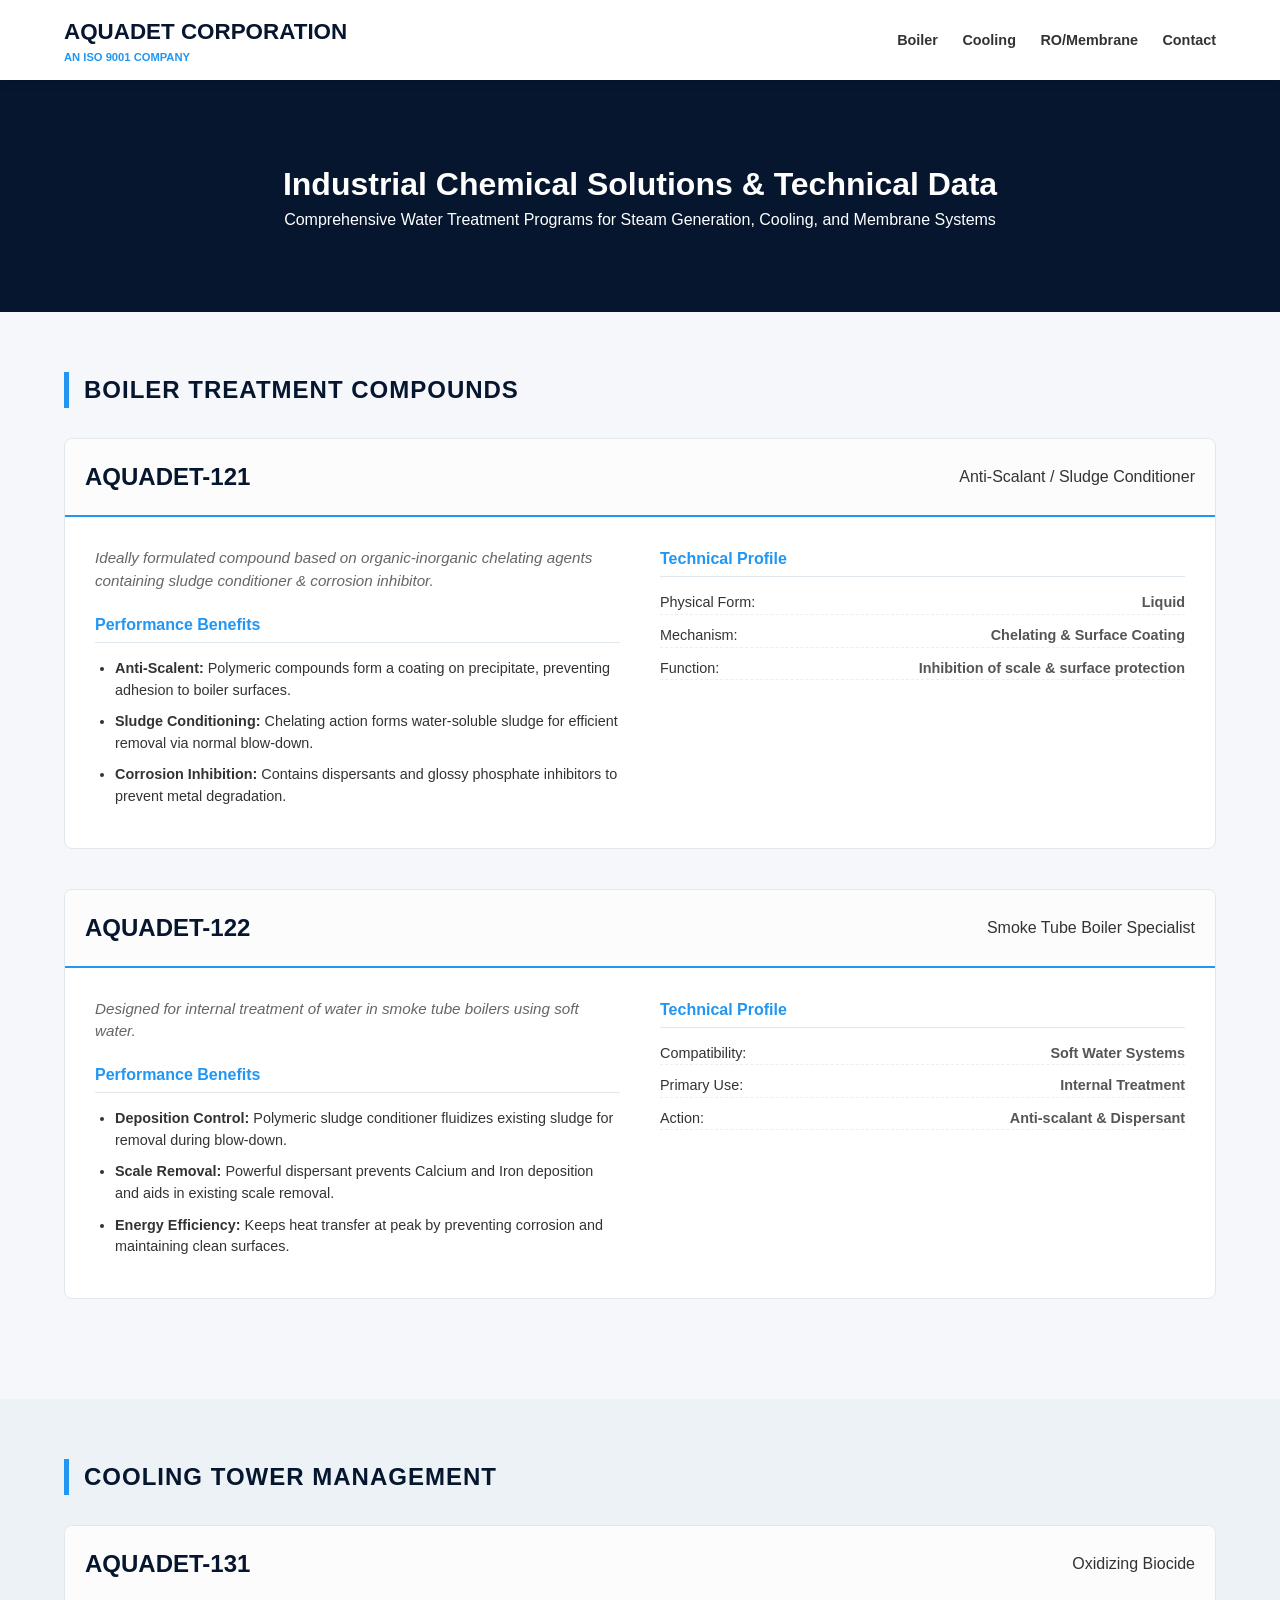
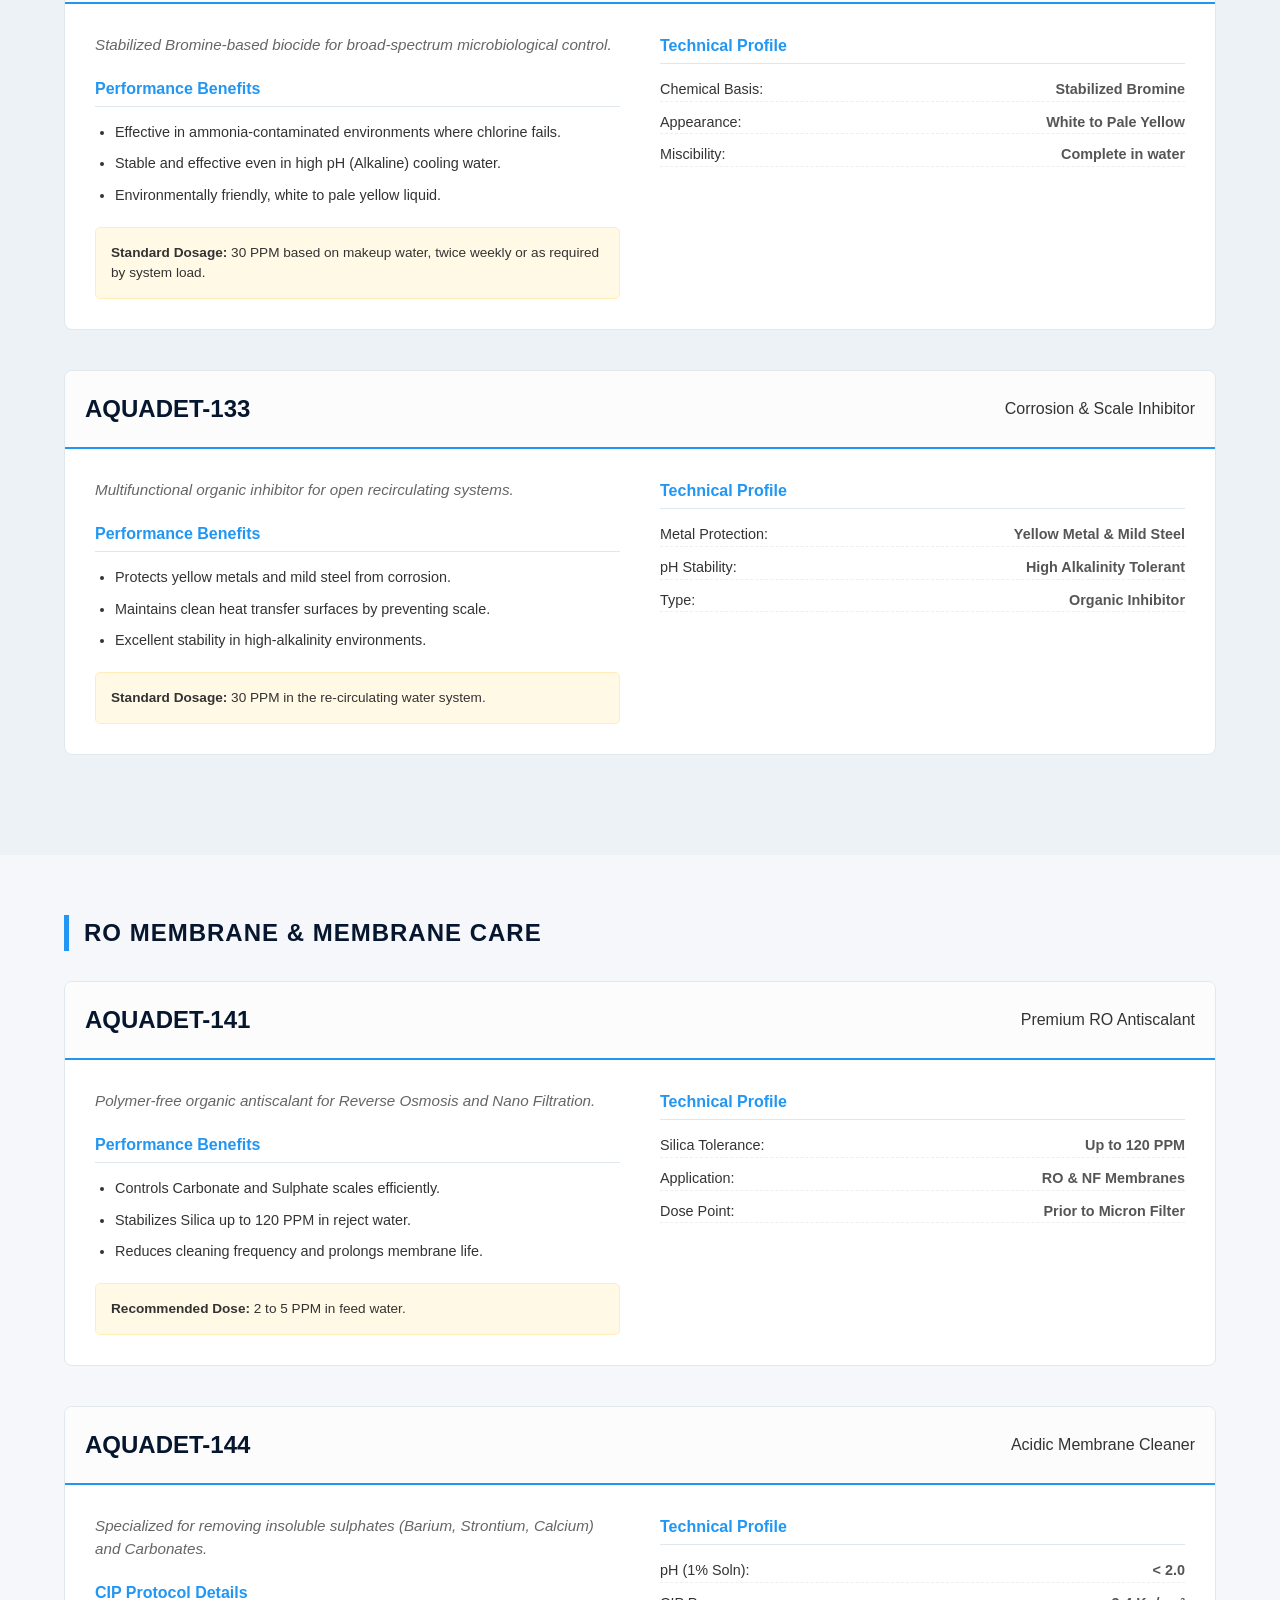
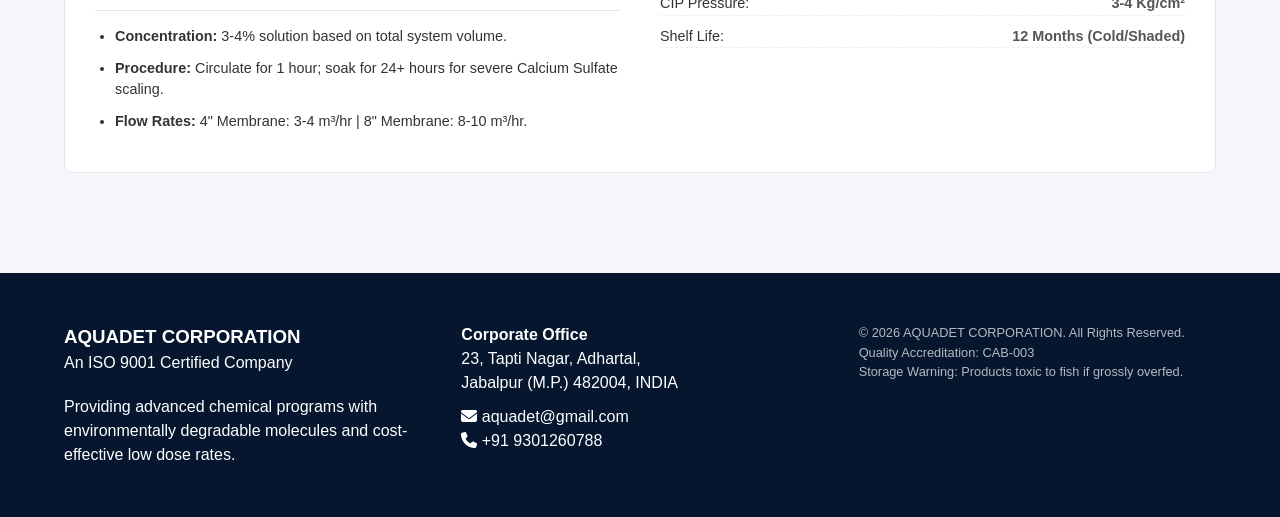
==== commit 0d51fcc3: "Update index.html" ====
--- a/index.html
+++ b/index.html
@@ -3,216 +3,267 @@
 <head>
     <meta charset="UTF-8">
     <meta name="viewport" content="width=device-width, initial-scale=1.0">
-    <title>AQUADET CORPORATION | High-Performance Industrial Water Treatment</title>
-    <link rel="stylesheet" href="https://cdnjs.cloudflare.com/ajax/libs/font-awesome/6.0.0/css/all.min.css">
+    <title>AQUADET CORPORATION | Technical Data Repository</title>
+    <link rel="stylesheet" href="https://cdnjs.cloudflare.com/ajax/libs/font-awesome/6.4.0/css/all.min.css">
     <style>
         :root {
-            --primary: #0a2342; 
-            --accent: #00d2ff;
-            --tech-blue: #0056b3;
-            --white: #ffffff;
-            --glass: rgba(255, 255, 255, 0.95);
+            --primary: #05162e;
+            --accent: #2196f3;
+            --text: #333;
+            --light-bg: #f5f7fa;
+            --border: #e1e8ed;
         }
-        * { margin: 0; padding: 0; box-sizing: border-box; font-family: 'Segoe UI', Arial, sans-serif; }
-        body { background: #f0f2f5; color: #333; line-height: 1.7; scroll-behavior: smooth; }
+        * { box-sizing: border-box; margin: 0; padding: 0; font-family: 'Segoe UI', Tahoma, sans-serif; }
+        body { background: var(--light-bg); color: var(--text); line-height: 1.5; scroll-behavior: smooth; }
         
-        /* Header */
-        header { background: var(--glass); padding: 1rem 5%; display: flex; justify-content: space-between; align-items: center; position: fixed; width: 100%; top: 0; z-index: 1000; box-shadow: 0 2px 20px rgba(0,0,0,0.1); }
-        .logo { font-size: 1.6rem; font-weight: 800; color: var(--primary); letter-spacing: 1px; }
-        .iso-tag { display: block; font-size: 0.65rem; color: var(--tech-blue); letter-spacing: 2px; margin-top: -5px; }
-
-        /* Hero Section */
-        .hero { height: 85vh; background: linear-gradient(rgba(10,35,66,0.8), rgba(10,35,66,0.8)), url('https://images.unsplash.com/photo-1518152006812-edab29b069ac?auto=format&fit=crop&q=80') center/cover; display: flex; flex-direction: column; justify-content: center; align-items: center; text-align: center; color: white; padding: 0 10%; }
-        .hero h1 { font-size: 3.8rem; margin-bottom: 1rem; line-height: 1.1; }
-        .hero p { font-size: 1.3rem; max-width: 800px; font-weight: 300; }
-
-        /* Tech Section */
-        section { padding: 100px 8%; }
-        .section-title { text-align: center; margin-bottom: 70px; }
-        .section-title h2 { font-size: 2.8rem; color: var(--primary); margin-bottom: 15px; }
-        .section-title p { color: var(--tech-blue); font-weight: bold; text-transform: uppercase; letter-spacing: 2px; }
-
-        /* Detailed Product Grid */
-        .tech-grid { display: grid; grid-template-columns: 1fr; gap: 60px; }
-        .tech-card { background: var(--white); border-radius: 20px; overflow: hidden; display: flex; box-shadow: 0 15px 40px rgba(0,0,0,0.05); border: 1px solid #eee; }
-        .tech-content { padding: 50px; flex: 1; }
-        .tech-specs { background: var(--primary); color: white; padding: 50px; width: 350px; }
+        /* Navigation */
+        nav { background: white; padding: 15px 5%; display: flex; justify-content: space-between; align-items: center; position: sticky; top: 0; z-index: 1000; box-shadow: 0 2px 10px rgba(0,0,0,0.1); }
+        .logo h1 { font-size: 1.4rem; color: var(--primary); }
+        .iso { font-size: 0.7rem; display: block; color: var(--accent); font-weight: bold; }
+        .nav-links a { text-decoration: none; color: var(--text); font-weight: 600; margin-left: 20px; font-size: 0.9rem; }
+
+        /* Technical Content Layout */
+        header.hero { background: var(--primary); color: white; padding: 80px 5%; text-align: center; }
+        section { padding: 60px 5%; }
+        .cat-title { border-left: 5px solid var(--accent); padding-left: 15px; margin-bottom: 30px; color: var(--primary); text-transform: uppercase; letter-spacing: 1px; }
+
+        /* Product Cards */
+        .product-card { background: white; border: 1px solid var(--border); border-radius: 8px; margin-bottom: 40px; overflow: hidden; }
+        .product-header { background: #fcfcfc; padding: 20px; border-bottom: 2px solid var(--accent); display: flex; justify-content: space-between; align-items: center; }
+        .product-header h3 { font-size: 1.5rem; color: var(--primary); }
+        .product-body { padding: 30px; display: grid; grid-template-columns: 1fr 1fr; gap: 40px; }
         
-        .tag { background: var(--accent); color: var(--primary); padding: 5px 15px; border-radius: 50px; font-weight: 700; font-size: 0.8rem; text-transform: uppercase; }
-        h3 { font-size: 2.2rem; margin: 15px 0; color: var(--primary); }
-        .benefit-item { display: flex; align-items: flex-start; margin-bottom: 20px; }
-        .benefit-item i { color: var(--tech-blue); font-size: 1.2rem; margin-right: 15px; margin-top: 5px; }
-        
-        .spec-table { width: 100%; border-collapse: collapse; margin-top: 20px; }
-        .spec-table td { padding: 10px 0; border-bottom: 1px solid rgba(255,255,255,0.1); font-size: 0.9rem; }
-        .spec-label { opacity: 0.7; font-weight: 300; }
-
-        /* Footer & Contact */
-        .footer-cta { background: var(--primary); color: white; text-align: center; padding: 80px 10%; border-radius: 30px 30px 0 0; }
-        .contact-grid { display: grid; grid-template-columns: repeat(auto-fit, minmax(250px, 1fr)); gap: 40px; margin-top: 50px; text-align: left; }
-
-        @media (max-width: 1000px) {
-            .tech-card { flex-direction: column; }
-            .tech-specs { width: 100%; }
-            .hero h1 { font-size: 2.5rem; }
-        }
+        .technical-specs h4, .benefits h4 { margin-bottom: 15px; color: var(--accent); border-bottom: 1px solid var(--border); padding-bottom: 5px; font-size: 1rem; }
+        .specs-list { list-style: none; font-size: 0.9rem; }
+        .specs-list li { margin-bottom: 10px; display: flex; justify-content: space-between; border-bottom: 1px dashed #eee; }
+        .specs-list span { font-weight: bold; color: #555; }
+
+        .description { font-size: 0.95rem; margin-bottom: 20px; font-style: italic; color: #666; }
+        .benefits ul { padding-left: 20px; }
+        .benefits li { margin-bottom: 10px; font-size: 0.9rem; }
+
+        .dosage-box { background: #fff9e6; border: 1px solid #ffeeba; padding: 15px; margin-top: 20px; border-radius: 5px; font-size: 0.85rem; }
+
+        footer { background: var(--primary); color: white; padding: 50px 5%; display: grid; grid-template-columns: repeat(auto-fit, minmax(250px, 1fr)); gap: 40px; }
+
+        @media (max-width: 900px) { .product-body { grid-template-columns: 1fr; } }
     </style>
 </head>
 <body>
 
-<header>
+<nav>
     <div class="logo">
-        AQUADET<span style="color:var(--accent)">CORP</span>
-        <span class="iso-tag">ISO 9001:2015 CERTIFIED</span>
-    </div>
-    <nav>
-        <a href="#boiler" style="text-decoration:none; color:var(--primary); margin-left:20px; font-weight:bold;">BOILERS</a>
-        <a href="#cooling" style="text-decoration:none; color:var(--primary); margin-left:20px; font-weight:bold;">COOLING</a>
-        <a href="#ro" style="text-decoration:none; color:var(--primary); margin-left:20px; font-weight:bold;">REVERSE OSMOSIS</a>
-    </nav>
+        <h1>AQUADET CORPORATION</h1>
+        <span class="iso">AN ISO 9001 COMPANY</span>
+    </div>
+    <div class="nav-links">
+        <a href="#boiler">Boiler</a>
+        <a href="#cooling">Cooling</a>
+        <a href="#ro">RO/Membrane</a>
+        <a href="#contact">Contact</a>
+    </div>
+</nav>
+
+<header class="hero">
+    <h1>Industrial Chemical Solutions & Technical Data</h1>
+    <p>Comprehensive Water Treatment Programs for Steam Generation, Cooling, and Membrane Systems</p>
 </header>
 
-<div class="hero">
-    <h1>Engineering Water Chemistry for Peak Performance</h1>
-    <p>Advanced chemical treatment programs designed to extend equipment life, reduce energy consumption, and ensure zero-downtime operations for industrial utilities.</p>
-</div>
-
 <section id="boiler">
-    <div class="section-title">
-        <p>Steam Generation Solutions</p>
-        <h2>Boiler Water Treatment</h2>
-    </div>
-    <div class="tech-grid">
-        <div class="tech-card">
-            <div class="tech-content">
-                <span class="tag">Flagship Product</span>
-                <h3>AQUADET-121 / 122 Series</h3>
-                <p>Our boiler compounds are formulated as multifunctional liquid treatments for low to medium pressure boilers. Unlike generic treatments, AQUADET-121 utilizes <strong>organic-inorganic chelating agents</strong> that actively seek out mineral ions before they can form scale.</p>
-                
-                <div class="benefit-item">
-                    <i class="fas fa-microscope"></i>
-                    <div>
-                        <strong>Advanced Sludge Conditioning:</strong> Incorporates synthetic polymers that distort the crystal lattice of hardness salts, keeping them as a fluid, non-adherent sludge for easy removal via blow-down.
-                    </div>
+    <h2 class="cat-title">Boiler Treatment Compounds</h2>
+
+    <div class="product-card">
+        <div class="product-header">
+            <h3>AQUADET-121</h3>
+            <span>Anti-Scalant / Sludge Conditioner</span>
+        </div>
+        <div class="product-body">
+            <div class="benefits">
+                <p class="description">Ideally formulated compound based on organic-inorganic chelating agents containing sludge conditioner & corrosion inhibitor.</p>
+                <h4>Performance Benefits</h4>
+                <ul>
+                    <li><strong>Anti-Scalent:</strong> Polymeric compounds form a coating on precipitate, preventing adhesion to boiler surfaces.</li>
+                    <li><strong>Sludge Conditioning:</strong> Chelating action forms water-soluble sludge for efficient removal via normal blow-down.</li>
+                    <li><strong>Corrosion Inhibition:</strong> Contains dispersants and glossy phosphate inhibitors to prevent metal degradation.</li>
+                </ul>
+            </div>
+            <div class="technical-specs">
+                <h4>Technical Profile</h4>
+                <ul class="specs-list">
+                    <li>Physical Form: <span>Liquid</span></li>
+                    <li>Mechanism: <span>Chelating & Surface Coating</span></li>
+                    <li>Function: <span>Inhibition of scale & surface protection</span></li>
+                </ul>
+            </div>
+        </div>
+    </div>
+
+    <div class="product-card">
+        <div class="product-header">
+            <h3>AQUADET-122</h3>
+            <span>Smoke Tube Boiler Specialist</span>
+        </div>
+        <div class="product-body">
+            <div class="benefits">
+                <p class="description">Designed for internal treatment of water in smoke tube boilers using soft water.</p>
+                <h4>Performance Benefits</h4>
+                <ul>
+                    <li><strong>Deposition Control:</strong> Polymeric sludge conditioner fluidizes existing sludge for removal during blow-down.</li>
+                    <li><strong>Scale Removal:</strong> Powerful dispersant prevents Calcium and Iron deposition and aids in existing scale removal.</li>
+                    <li><strong>Energy Efficiency:</strong> Keeps heat transfer at peak by preventing corrosion and maintaining clean surfaces.</li>
+                </ul>
+            </div>
+            <div class="technical-specs">
+                <h4>Technical Profile</h4>
+                <ul class="specs-list">
+                    <li>Compatibility: <span>Soft Water Systems</span></li>
+                    <li>Primary Use: <span>Internal Treatment</span></li>
+                    <li>Action: <span>Anti-scalant & Dispersant</span></li>
+                </ul>
+            </div>
+        </div>
+    </div>
+</section>
+
+<section id="cooling" style="background: #edf2f7;">
+    <h2 class="cat-title">Cooling Tower Management</h2>
+
+    <div class="product-card">
+        <div class="product-header">
+            <h3>AQUADET-131</h3>
+            <span>Oxidizing Biocide</span>
+        </div>
+        <div class="product-body">
+            <div class="benefits">
+                <p class="description">Stabilized Bromine-based biocide for broad-spectrum microbiological control.</p>
+                <h4>Performance Benefits</h4>
+                <ul>
+                    <li>Effective in ammonia-contaminated environments where chlorine fails.</li>
+                    <li>Stable and effective even in high pH (Alkaline) cooling water.</li>
+                    <li>Environmentally friendly, white to pale yellow liquid.</li>
+                </ul>
+                <div class="dosage-box">
+                    <strong>Standard Dosage:</strong> 30 PPM based on makeup water, twice weekly or as required by system load.
                 </div>
-                <div class="benefit-item">
-                    <i class="fas fa-shield-virus"></i>
-                    <div>
-                        <strong>Metal Passivation:</strong> Features a "glossy phosphate" based inhibitor system that forms a protective microscopic film on internal metal surfaces, effectively halting corrosion.
-                    </div>
+            </div>
+            <div class="technical-specs">
+                <h4>Technical Profile</h4>
+                <ul class="specs-list">
+                    <li>Chemical Basis: <span>Stabilized Bromine</span></li>
+                    <li>Appearance: <span>White to Pale Yellow</span></li>
+                    <li>Miscibility: <span>Complete in water</span></li>
+                </ul>
+            </div>
+        </div>
+    </div>
+
+    <div class="product-card">
+        <div class="product-header">
+            <h3>AQUADET-133</h3>
+            <span>Corrosion & Scale Inhibitor</span>
+        </div>
+        <div class="product-body">
+            <div class="benefits">
+                <p class="description">Multifunctional organic inhibitor for open recirculating systems.</p>
+                <h4>Performance Benefits</h4>
+                <ul>
+                    <li>Protects yellow metals and mild steel from corrosion.</li>
+                    <li>Maintains clean heat transfer surfaces by preventing scale.</li>
+                    <li>Excellent stability in high-alkalinity environments.</li>
+                </ul>
+                <div class="dosage-box">
+                    <strong>Standard Dosage:</strong> 30 PPM in the re-circulating water system.
                 </div>
             </div>
-            <div class="tech-specs">
-                <h4>Technical Profile</h4>
-                <table class="spec-table">
-                    <tr><td class="spec-label">Form</td><td>Ready-to-use Liquid</td></tr>
-                    <tr><td class="spec-label">Key Agent</td><td>Organic Chelates</td></tr>
-                    <tr><td class="spec-label">pH (1%)</td><td>10.5 - 12.0</td></tr>
-                    <tr><td class="spec-label">Dosage</td><td>Based on Feed Water Analysis</td></tr>
-                </table>
+            <div class="technical-specs">
+                <h4>Technical Profile</h4>
+                <ul class="specs-list">
+                    <li>Metal Protection: <span>Yellow Metal & Mild Steel</span></li>
+                    <li>pH Stability: <span>High Alkalinity Tolerant</span></li>
+                    <li>Type: <span>Organic Inhibitor</span></li>
+                </ul>
             </div>
         </div>
     </div>
 </section>
 
-<section id="cooling" style="background:#fff">
-    <div class="section-header section-title">
-        <p>Heat Exchange Integrity</p>
-        <h2>Cooling System Micro-Management</h2>
-    </div>
-    <div class="tech-grid">
-        <div class="tech-card">
-            <div class="tech-content">
-                <span class="tag">Dual-Action Protection</span>
-                <h3>AQUADET-131 / 133 / 134</h3>
-                <p>Cooling towers are prone to rapid bio-fouling and scale. The AQUADET program provides a 360-degree shield against the factors that cause cooling system failure.</p>
-                
-                <div class="benefit-item">
-                    <i class="fas fa-vial"></i>
-                    <div>
-                        <strong>AQUADET-131 Oxidizing Biocide:</strong> A stabilized bromine-based formula that remains active even in high pH or ammonia-contaminated systems where traditional chlorine fails.
-                    </div>
+<section id="ro">
+    <h2 class="cat-title">RO Membrane & Membrane Care</h2>
+
+    <div class="product-card">
+        <div class="product-header">
+            <h3>AQUADET-141</h3>
+            <span>Premium RO Antiscalant</span>
+        </div>
+        <div class="product-body">
+            <div class="benefits">
+                <p class="description">Polymer-free organic antiscalant for Reverse Osmosis and Nano Filtration.</p>
+                <h4>Performance Benefits</h4>
+                <ul>
+                    <li>Controls Carbonate and Sulphate scales efficiently.</li>
+                    <li>Stabilizes Silica up to 120 PPM in reject water.</li>
+                    <li>Reduces cleaning frequency and prolongs membrane life.</li>
+                </ul>
+                <div class="dosage-box">
+                    <strong>Recommended Dose:</strong> 2 to 5 PPM in feed water.
                 </div>
-                <div class="benefit-item">
-                    <i class="fas fa-layer-group"></i>
-                    <div>
-                        <strong>AQUADET-134 Bio-Dispersant:</strong> A specialized non-ionic surfactant that penetrates and loosens tough bio-slimes, allowing biocides to reach the metal surface for 100% sterilization.
-                    </div>
-                </div>
-            </div>
-            <div class="tech-specs">
-                <h4>Application Data</h4>
-                <table class="spec-table">
-                    <tr><td class="spec-label">Bio-Control</td><td>Stabilized Bromine</td></tr>
-                    <tr><td class="spec-label">Stability</td><td>Active up to pH 9.5</td></tr>
-                    <tr><td class="spec-label">Corrosion Rate</td><td>< 2.0 MPY on Mild Steel</td></tr>
-                    <tr><td class="spec-label">Packaging</td><td>50L / 200L HDPE Drums</td></tr>
-                </table>
+            </div>
+            <div class="technical-specs">
+                <h4>Technical Profile</h4>
+                <ul class="specs-list">
+                    <li>Silica Tolerance: <span>Up to 120 PPM</span></li>
+                    <li>Application: <span>RO & NF Membranes</span></li>
+                    <li>Dose Point: <span>Prior to Micron Filter</span></li>
+                </ul>
+            </div>
+        </div>
+    </div>
+
+    <div class="product-card">
+        <div class="product-header">
+            <h3>AQUADET-144</h3>
+            <span>Acidic Membrane Cleaner</span>
+        </div>
+        <div class="product-body">
+            <div class="benefits">
+                <p class="description">Specialized for removing insoluble sulphates (Barium, Strontium, Calcium) and Carbonates.</p>
+                <h4>CIP Protocol Details</h4>
+                <ul>
+                    <li><strong>Concentration:</strong> 3-4% solution based on total system volume.</li>
+                    <li><strong>Procedure:</strong> Circulate for 1 hour; soak for 24+ hours for severe Calcium Sulfate scaling.</li>
+                    <li><strong>Flow Rates:</strong> 4" Membrane: 3-4 m³/hr | 8" Membrane: 8-10 m³/hr.</li>
+                </ul>
+            </div>
+            <div class="technical-specs">
+                <h4>Technical Profile</h4>
+                <ul class="specs-list">
+                    <li>pH (1% Soln): <span>< 2.0</span></li>
+                    <li>CIP Pressure: <span>3-4 Kg/cm²</span></li>
+                    <li>Shelf Life: <span>12 Months (Cold/Shaded)</span></li>
+                </ul>
             </div>
         </div>
     </div>
 </section>
 
-<section id="ro">
-    <div class="section-header section-title">
-        <h2>Reverse Osmosis Preservation</h2>
-        <p>Membrane Longevity Specialist</p>
-    </div>
-    <div class="tech-grid">
-        <div class="tech-card">
-            <div class="tech-content">
-                <h3>AQUADET-141 / 144 Technology</h3>
-                <p>Membrane replacement is the highest cost in water treatment. AQUADET antiscalants are designed to extend membrane life by 300% by managing silica and sulfate saturation levels.</p>
-                
-                <div class="benefit-item">
-                    <i class="fas fa-filter"></i>
-                    <div>
-                        <strong>AQUADET-141 Antiscalant:</strong> A polymer-free organic molecule that handles Silica up to 120 PPM and prevents Carbonate/Sulphate scales in the reject water stream.
-                    </div>
-                </div>
-                <div class="benefit-item">
-                    <i class="fas fa-tools"></i>
-                    <div>
-                        <strong>CIP Recovery (143/144):</strong> Our alkaline and acidic cleaners restore flux by dissolving inorganic sulfates (Barium/Strontium) and removing complex organic bio-debris.
-                    </div>
-                </div>
-            </div>
-            <div class="tech-specs">
-                <h4>Operational Limits</h4>
-                <table class="spec-table">
-                    <tr><td class="spec-label">Dose Rate</td><td>2.0 - 5.0 PPM Feed</td></tr>
-                    <tr><td class="spec-label">Silica Tolerance</td><td>Up to 120 PPM</td></tr>
-                    <tr><td class="spec-label">CIP pH Range</td><td>2.0 (Acid) - 12.0 (Alk)</td></tr>
-                    <tr><td class="spec-label">Compatibility</td><td>All PA Membranes</td></tr>
-                </table>
-            </div>
-        </div>
-    </div>
-</section>
-
-<div class="footer-cta" id="contact">
-    <h2>Ready to Optimize Your System?</h2>
-    <p>Get a free water analysis and chemical dosage simulation from our expert engineers.</p>
-    
-    <div class="contact-grid">
-        <div>
-            <h4><i class="fas fa-map-marker-alt"></i> Headquarters</h4>
-            <p>23, Tapti Nagar, Adhartal<br>Jabalpur (M.P.) 482004, INDIA</p>
-        </div>
-        <div>
-            <h4><i class="fas fa-phone"></i> Technical Support</h4>
-            <p>+91 9301260788<br>+91 9479 500 500</p>
-        </div>
-        <div>
-            <h4><i class="fas fa-envelope"></i> Digital Reach</h4>
-            <p>aquadet@gmail.com<br>www.aquadet.net</p>
-        </div>
-    </div>
-    
-    <div style="margin-top:50px; opacity:0.6; font-size:0.8rem;">
-        © 2026 AQUADET CORPORATION. AN ISO 9001:2015 CERTIFIED COMPANY. ALL RIGHTS RESERVED.
-    </div>
-</div>
+<footer id="contact">
+    <div>
+        <h3>AQUADET CORPORATION</h3>
+        <p>An ISO 9001 Certified Company</p>
+        <p style="margin-top:20px;">Providing advanced chemical programs with environmentally degradable molecules and cost-effective low dose rates.</p>
+    </div>
+    <div>
+        <h4>Corporate Office</h4>
+        <p>23, Tapti Nagar, Adhartal,<br>Jabalpur (M.P.) 482004, INDIA</p>
+        <p style="margin-top:10px;"><i class="fas fa-envelope"></i> aquadet@gmail.com</p>
+        <p><i class="fas fa-phone"></i> +91 9301260788</p>
+    </div>
+    <div style="font-size: 0.8rem; opacity: 0.7;">
+        <p>© 2026 AQUADET CORPORATION. All Rights Reserved.</p>
+        <p>Quality Accreditation: CAB-003</p>
+        <p>Storage Warning: Products toxic to fish if grossly overfed.</p>
+    </div>
+</footer>
 
 </body>
 </html>
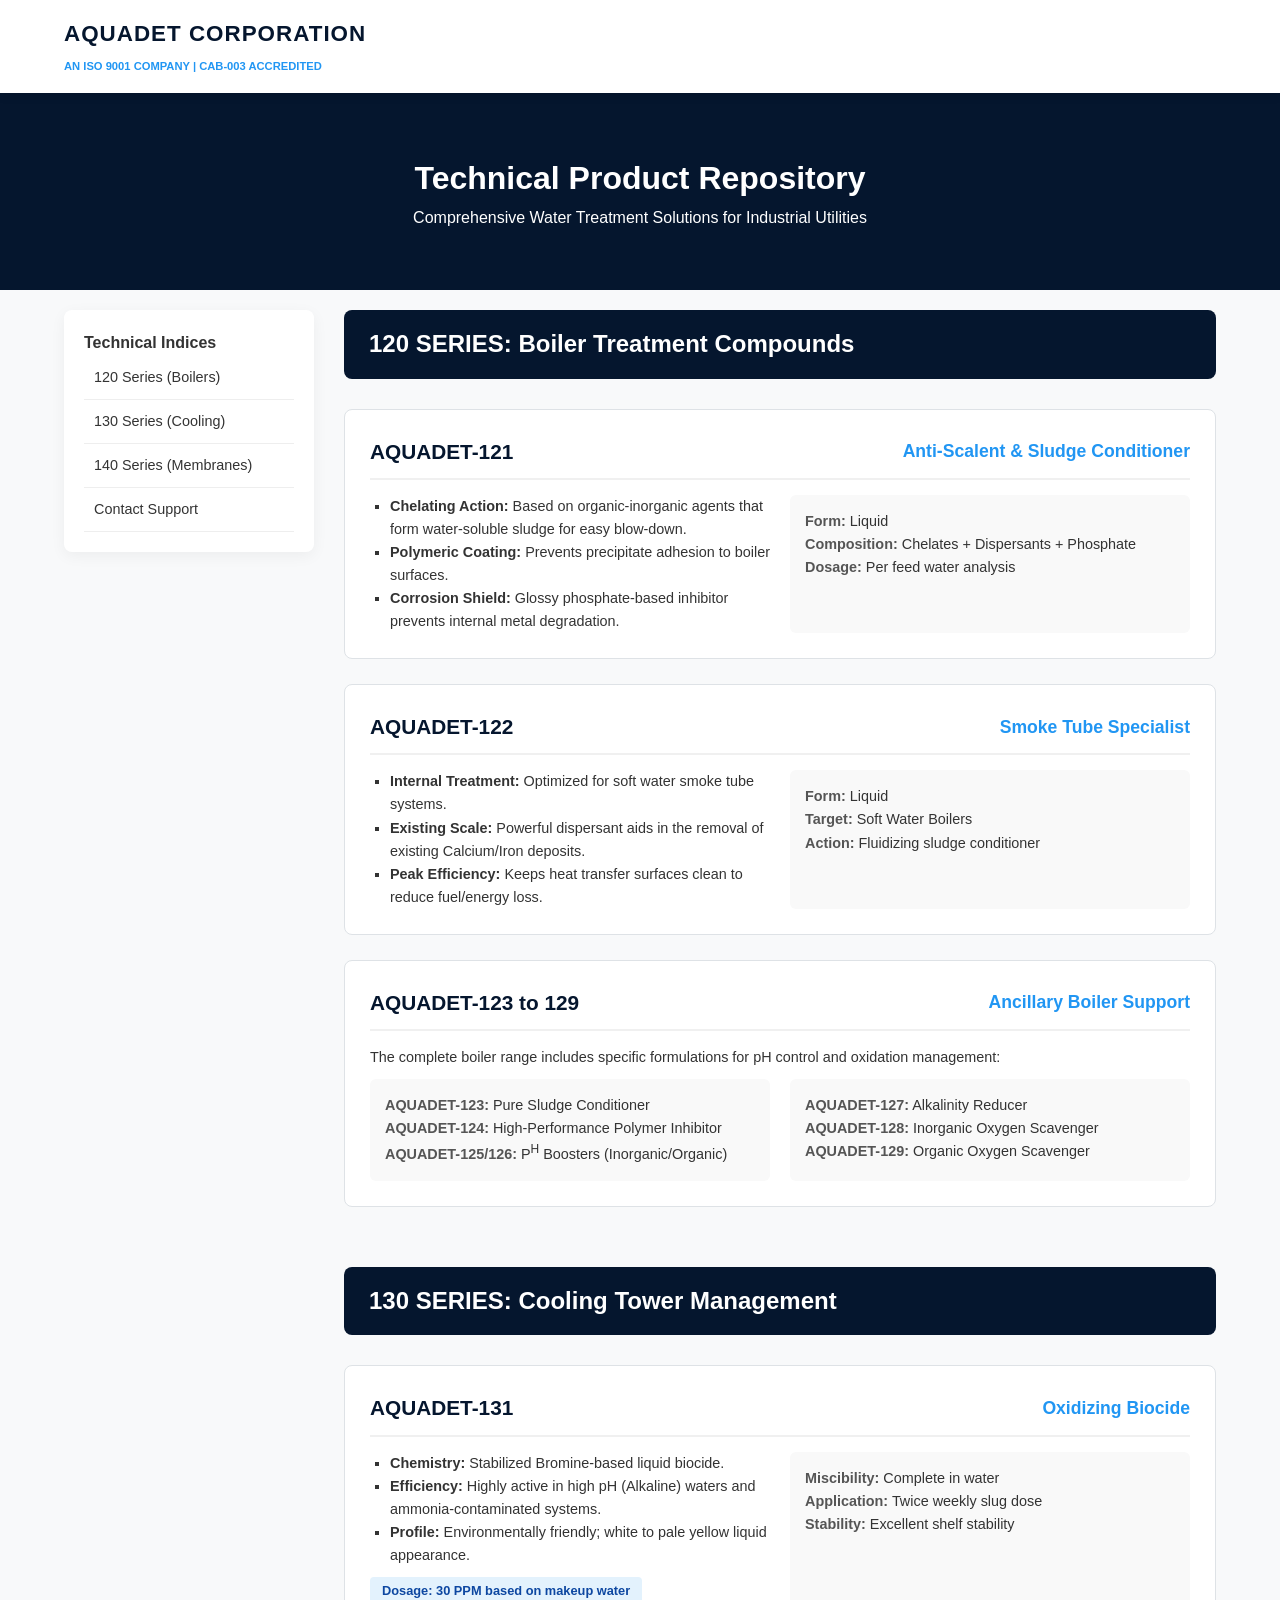
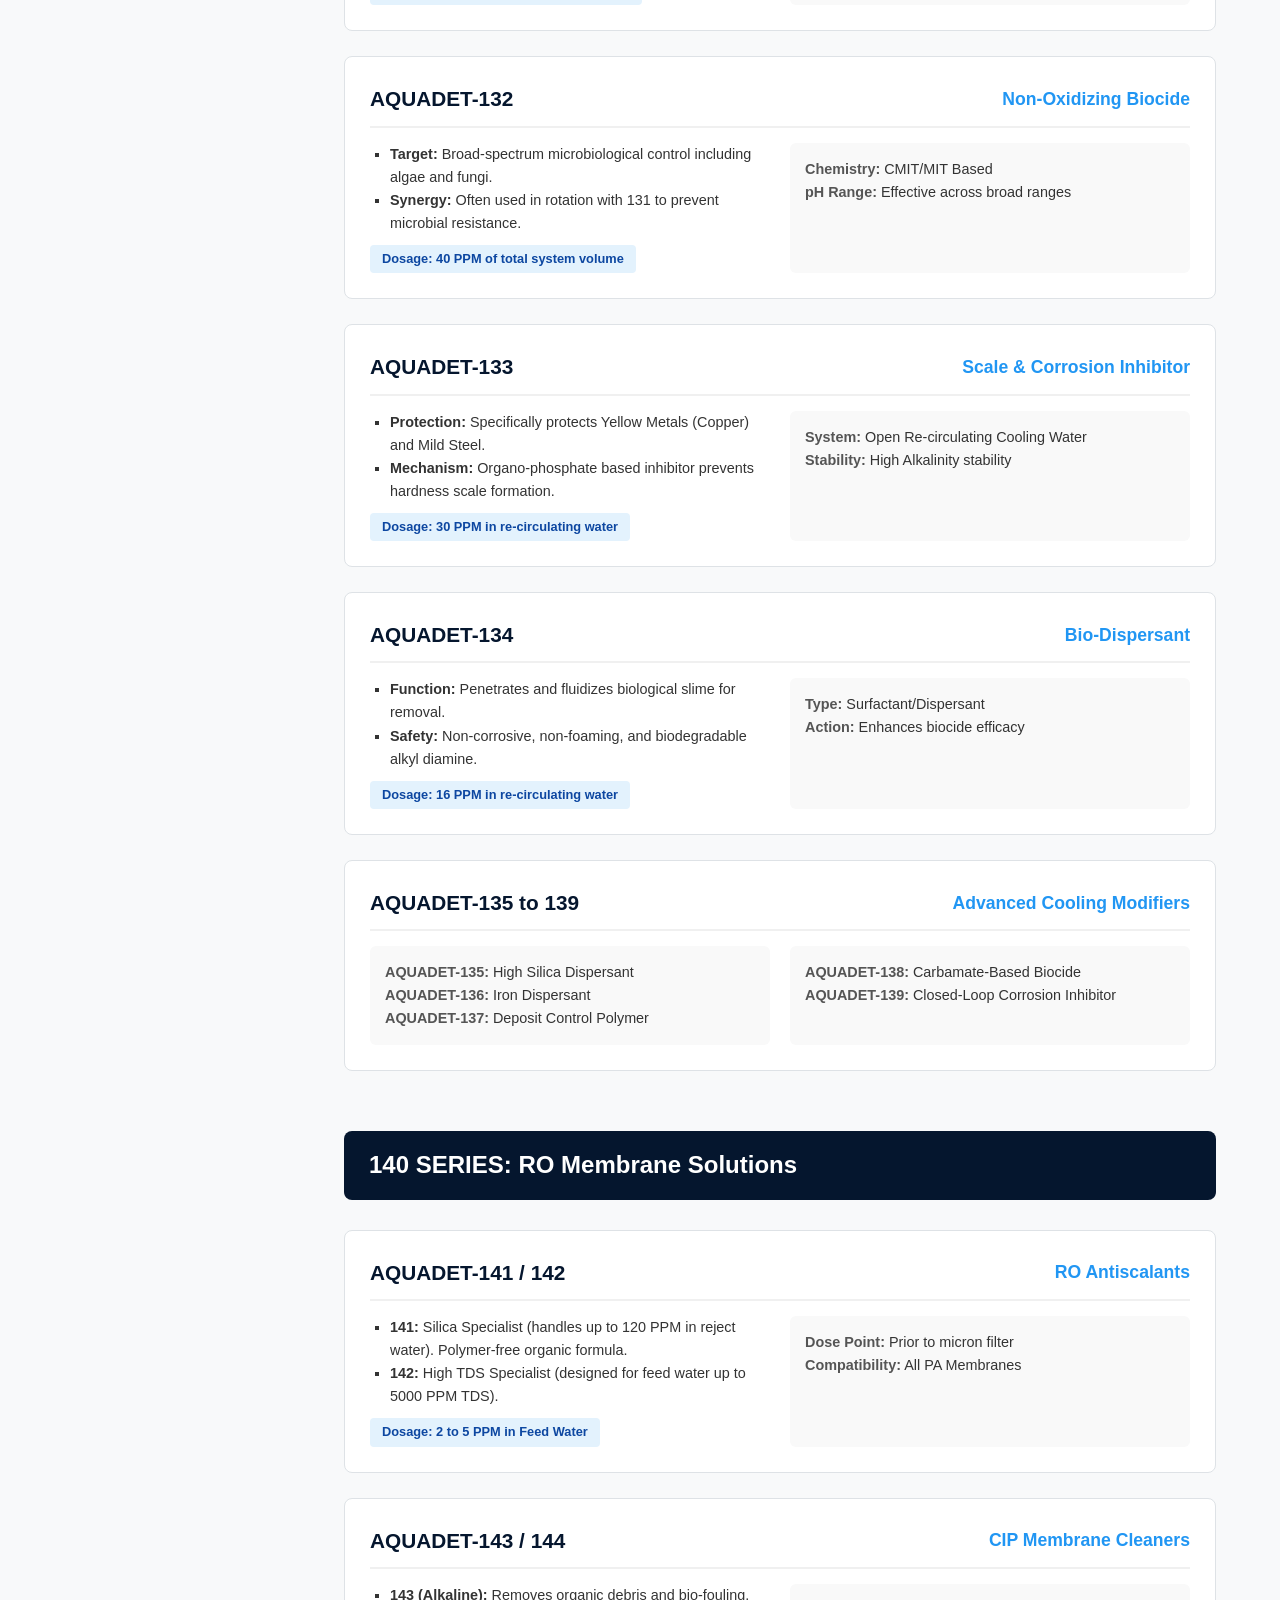
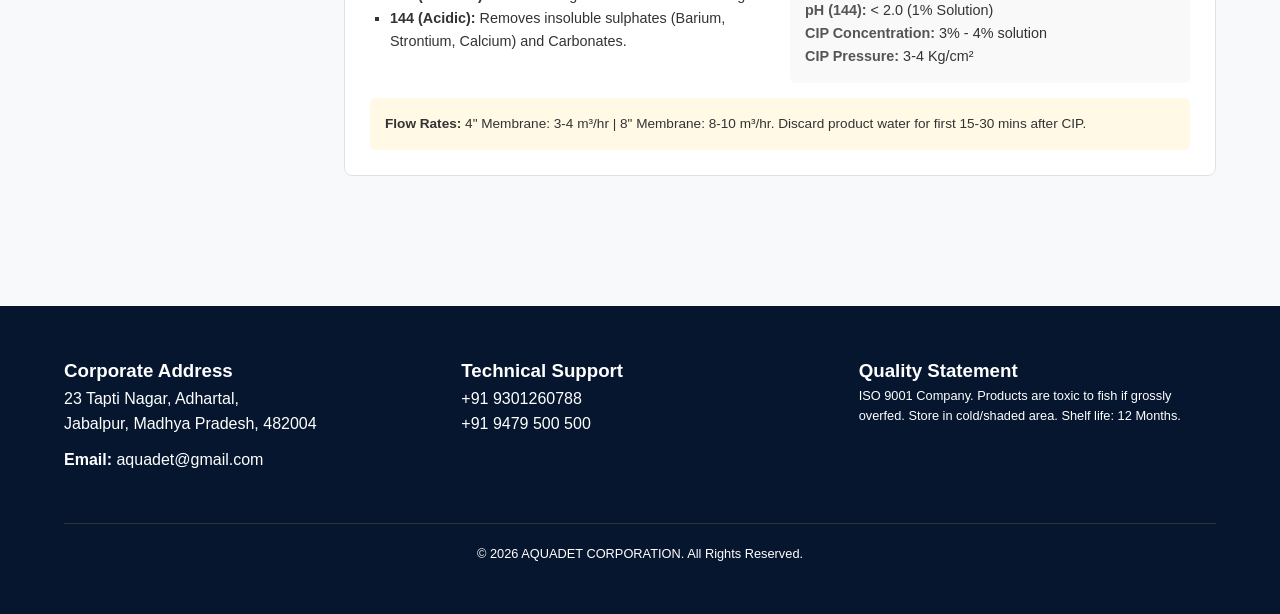
==== commit 701529eb: "Update index.html" ====
--- a/index.html
+++ b/index.html
@@ -3,50 +3,47 @@
 <head>
     <meta charset="UTF-8">
     <meta name="viewport" content="width=device-width, initial-scale=1.0">
-    <title>AQUADET CORPORATION | Technical Data Repository</title>
+    <title>AQUADET CORPORATION | Technical Chemical Repository</title>
     <link rel="stylesheet" href="https://cdnjs.cloudflare.com/ajax/libs/font-awesome/6.4.0/css/all.min.css">
     <style>
         :root {
-            --primary: #05162e;
-            --accent: #2196f3;
-            --text: #333;
-            --light-bg: #f5f7fa;
-            --border: #e1e8ed;
+            --primary: #05162e; --accent: #2196f3; --text: #333; --border: #dee2e6; --bg: #f8f9fa;
         }
-        * { box-sizing: border-box; margin: 0; padding: 0; font-family: 'Segoe UI', Tahoma, sans-serif; }
-        body { background: var(--light-bg); color: var(--text); line-height: 1.5; scroll-behavior: smooth; }
+        * { box-sizing: border-box; margin: 0; padding: 0; font-family: 'Segoe UI', Tahoma, Geneva, sans-serif; }
+        body { background: var(--bg); color: var(--text); line-height: 1.6; }
         
-        /* Navigation */
-        nav { background: white; padding: 15px 5%; display: flex; justify-content: space-between; align-items: center; position: sticky; top: 0; z-index: 1000; box-shadow: 0 2px 10px rgba(0,0,0,0.1); }
-        .logo h1 { font-size: 1.4rem; color: var(--primary); }
-        .iso { font-size: 0.7rem; display: block; color: var(--accent); font-weight: bold; }
-        .nav-links a { text-decoration: none; color: var(--text); font-weight: 600; margin-left: 20px; font-size: 0.9rem; }
-
-        /* Technical Content Layout */
-        header.hero { background: var(--primary); color: white; padding: 80px 5%; text-align: center; }
-        section { padding: 60px 5%; }
-        .cat-title { border-left: 5px solid var(--accent); padding-left: 15px; margin-bottom: 30px; color: var(--primary); text-transform: uppercase; letter-spacing: 1px; }
-
-        /* Product Cards */
-        .product-card { background: white; border: 1px solid var(--border); border-radius: 8px; margin-bottom: 40px; overflow: hidden; }
-        .product-header { background: #fcfcfc; padding: 20px; border-bottom: 2px solid var(--accent); display: flex; justify-content: space-between; align-items: center; }
-        .product-header h3 { font-size: 1.5rem; color: var(--primary); }
-        .product-body { padding: 30px; display: grid; grid-template-columns: 1fr 1fr; gap: 40px; }
+        /* Navigation & Hero */
+        nav { background: white; padding: 1rem 5%; display: flex; justify-content: space-between; align-items: center; position: sticky; top: 0; z-index: 1000; box-shadow: 0 2px 10px rgba(0,0,0,0.1); }
+        .logo h1 { font-size: 1.4rem; color: var(--primary); letter-spacing: 1px; }
+        .iso-badge { font-size: 0.7rem; font-weight: bold; color: var(--accent); }
+        .hero { background: var(--primary); color: white; padding: 60px 5%; text-align: center; }
+
+        /* Sidebar Navigation for Single Scroll */
+        .page-container { display: flex; padding: 20px 5%; gap: 30px; }
+        .sidebar { width: 250px; position: sticky; top: 100px; height: fit-content; background: white; padding: 20px; border-radius: 8px; box-shadow: 0 4px 15px rgba(0,0,0,0.05); }
+        .sidebar a { display: block; padding: 10px; color: var(--text); text-decoration: none; font-size: 0.9rem; border-bottom: 1px solid #eee; }
+        .sidebar a:hover { color: var(--accent); background: #f0f7ff; }
+
+        /* Content Sections */
+        .content { flex: 1; }
+        .category-block { margin-bottom: 60px; }
+        .category-header { background: var(--primary); color: white; padding: 15px 25px; border-radius: 8px; margin-bottom: 30px; }
         
-        .technical-specs h4, .benefits h4 { margin-bottom: 15px; color: var(--accent); border-bottom: 1px solid var(--border); padding-bottom: 5px; font-size: 1rem; }
-        .specs-list { list-style: none; font-size: 0.9rem; }
-        .specs-list li { margin-bottom: 10px; display: flex; justify-content: space-between; border-bottom: 1px dashed #eee; }
-        .specs-list span { font-weight: bold; color: #555; }
-
-        .description { font-size: 0.95rem; margin-bottom: 20px; font-style: italic; color: #666; }
-        .benefits ul { padding-left: 20px; }
-        .benefits li { margin-bottom: 10px; font-size: 0.9rem; }
-
-        .dosage-box { background: #fff9e6; border: 1px solid #ffeeba; padding: 15px; margin-top: 20px; border-radius: 5px; font-size: 0.85rem; }
-
-        footer { background: var(--primary); color: white; padding: 50px 5%; display: grid; grid-template-columns: repeat(auto-fit, minmax(250px, 1fr)); gap: 40px; }
-
-        @media (max-width: 900px) { .product-body { grid-template-columns: 1fr; } }
+        /* Product Entry Styling */
+        .product-entry { background: white; border: 1px solid var(--border); border-radius: 8px; margin-bottom: 25px; padding: 25px; transition: 0.3s; }
+        .product-entry:hover { border-color: var(--accent); box-shadow: 0 5px 15px rgba(0,0,0,0.05); }
+        .product-title { display: flex; justify-content: space-between; align-items: center; border-bottom: 2px solid #f0f0f0; margin-bottom: 15px; padding-bottom: 10px; }
+        .product-title h3 { color: var(--primary); font-size: 1.3rem; }
+        .product-code { color: var(--accent); font-weight: bold; font-size: 1.1rem; }
+        
+        .technical-grid { display: grid; grid-template-columns: 1fr 1fr; gap: 20px; font-size: 0.9rem; }
+        .specs { background: #f9f9f9; padding: 15px; border-radius: 6px; }
+        .specs strong { color: #555; }
+        .benefits ul { list-style: square; padding-left: 20px; }
+        .dosage-tag { display: inline-block; background: #e3f2fd; color: #0d47a1; padding: 4px 12px; border-radius: 4px; font-size: 0.8rem; margin-top: 10px; font-weight: bold; }
+
+        footer { background: var(--primary); color: white; padding: 50px 5%; margin-top: 50px; }
+        @media (max-width: 900px) { .page-container { flex-direction: column; } .sidebar { display: none; } .technical-grid { grid-template-columns: 1fr; } }
     </style>
 </head>
 <body>
@@ -54,214 +51,208 @@
 <nav>
     <div class="logo">
         <h1>AQUADET CORPORATION</h1>
-        <span class="iso">AN ISO 9001 COMPANY</span>
-    </div>
-    <div class="nav-links">
-        <a href="#boiler">Boiler</a>
-        <a href="#cooling">Cooling</a>
-        <a href="#ro">RO/Membrane</a>
-        <a href="#contact">Contact</a>
+        <span class="iso-badge">AN ISO 9001 COMPANY | CAB-003 ACCREDITED</span>
     </div>
 </nav>
 
 <header class="hero">
-    <h1>Industrial Chemical Solutions & Technical Data</h1>
-    <p>Comprehensive Water Treatment Programs for Steam Generation, Cooling, and Membrane Systems</p>
+    <h1>Technical Product Repository</h1>
+    <p>Comprehensive Water Treatment Solutions for Industrial Utilities</p>
 </header>
 
-<section id="boiler">
-    <h2 class="cat-title">Boiler Treatment Compounds</h2>
-
-    <div class="product-card">
-        <div class="product-header">
-            <h3>AQUADET-121</h3>
-            <span>Anti-Scalant / Sludge Conditioner</span>
+<div class="page-container">
+    <aside class="sidebar">
+        <strong>Technical Indices</strong>
+        <a href="#cat120">120 Series (Boilers)</a>
+        <a href="#cat130">130 Series (Cooling)</a>
+        <a href="#cat140">140 Series (Membranes)</a>
+        <a href="#contact">Contact Support</a>
+    </aside>
+
+    <main class="content">
+        <section class="category-block" id="cat120">
+            <div class="category-header"><h2>120 SERIES: Boiler Treatment Compounds</h2></div>
+            
+            <div class="product-entry">
+                <div class="product-title"><h3>AQUADET-121</h3> <span class="product-code">Anti-Scalent & Sludge Conditioner</span></div>
+                <div class="technical-grid">
+                    <div class="benefits">
+                        <ul>
+                            <li><strong>Chelating Action:</strong> Based on organic-inorganic agents that form water-soluble sludge for easy blow-down.</li>
+                            <li><strong>Polymeric Coating:</strong> Prevents precipitate adhesion to boiler surfaces.</li>
+                            <li><strong>Corrosion Shield:</strong> Glossy phosphate-based inhibitor prevents internal metal degradation.</li>
+                        </ul>
+                    </div>
+                    <div class="specs">
+                        <strong>Form:</strong> Liquid <br> <strong>Composition:</strong> Chelates + Dispersants + Phosphate <br> <strong>Dosage:</strong> Per feed water analysis
+                    </div>
+                </div>
+            </div>
+
+            <div class="product-entry">
+                <div class="product-title"><h3>AQUADET-122</h3> <span class="product-code">Smoke Tube Specialist</span></div>
+                <div class="technical-grid">
+                    <div class="benefits">
+                        <ul>
+                            <li><strong>Internal Treatment:</strong> Optimized for soft water smoke tube systems.</li>
+                            <li><strong>Existing Scale:</strong> Powerful dispersant aids in the removal of existing Calcium/Iron deposits.</li>
+                            <li><strong>Peak Efficiency:</strong> Keeps heat transfer surfaces clean to reduce fuel/energy loss.</li>
+                        </ul>
+                    </div>
+                    <div class="specs">
+                        <strong>Form:</strong> Liquid <br> <strong>Target:</strong> Soft Water Boilers <br> <strong>Action:</strong> Fluidizing sludge conditioner
+                    </div>
+                </div>
+            </div>
+
+            <div class="product-entry">
+                <div class="product-title"><h3>AQUADET-123 to 129</h3> <span class="product-code">Ancillary Boiler Support</span></div>
+                <p style="font-size: 0.9rem; margin-bottom: 10px;">The complete boiler range includes specific formulations for pH control and oxidation management:</p>
+                <div class="technical-grid">
+                    <div class="specs"><strong>AQUADET-123:</strong> Pure Sludge Conditioner<br><strong>AQUADET-124:</strong> High-Performance Polymer Inhibitor<br><strong>AQUADET-125/126:</strong> P<sup>H</sup> Boosters (Inorganic/Organic)</div>
+                    <div class="specs"><strong>AQUADET-127:</strong> Alkalinity Reducer<br><strong>AQUADET-128:</strong> Inorganic Oxygen Scavenger<br><strong>AQUADET-129:</strong> Organic Oxygen Scavenger</div>
+                </div>
+            </div>
+        </section>
+
+        <section class="category-block" id="cat130">
+            <div class="category-header"><h2>130 SERIES: Cooling Tower Management</h2></div>
+
+            <div class="product-entry">
+                <div class="product-title"><h3>AQUADET-131</h3> <span class="product-code">Oxidizing Biocide</span></div>
+                <div class="technical-grid">
+                    <div class="benefits">
+                        <ul>
+                            <li><strong>Chemistry:</strong> Stabilized Bromine-based liquid biocide.</li>
+                            <li><strong>Efficiency:</strong> Highly active in high pH (Alkaline) waters and ammonia-contaminated systems.</li>
+                        <li><strong>Profile:</strong> Environmentally friendly; white to pale yellow liquid appearance.</li>
+                        </ul>
+                        <span class="dosage-tag">Dosage: 30 PPM based on makeup water</span>
+                    </div>
+                    <div class="specs">
+                        <strong>Miscibility:</strong> Complete in water <br> <strong>Application:</strong> Twice weekly slug dose <br> <strong>Stability:</strong> Excellent shelf stability
+                    </div>
+                </div>
+            </div>
+
+            <div class="product-entry">
+                <div class="product-title"><h3>AQUADET-132</h3> <span class="product-code">Non-Oxidizing Biocide</span></div>
+                <div class="technical-grid">
+                    <div class="benefits">
+                        <ul>
+                            <li><strong>Target:</strong> Broad-spectrum microbiological control including algae and fungi.</li>
+                            <li><strong>Synergy:</strong> Often used in rotation with 131 to prevent microbial resistance.</li>
+                        </ul>
+                        <span class="dosage-tag">Dosage: 40 PPM of total system volume</span>
+                    </div>
+                    <div class="specs">
+                        <strong>Chemistry:</strong> CMIT/MIT Based <br> <strong>pH Range:</strong> Effective across broad ranges
+                    </div>
+                </div>
+            </div>
+
+            <div class="product-entry">
+                <div class="product-title"><h3>AQUADET-133</h3> <span class="product-code">Scale & Corrosion Inhibitor</span></div>
+                <div class="technical-grid">
+                    <div class="benefits">
+                        <ul>
+                            <li><strong>Protection:</strong> Specifically protects Yellow Metals (Copper) and Mild Steel.</li>
+                            <li><strong>Mechanism:</strong> Organo-phosphate based inhibitor prevents hardness scale formation.</li>
+                        </ul>
+                        <span class="dosage-tag">Dosage: 30 PPM in re-circulating water</span>
+                    </div>
+                    <div class="specs">
+                        <strong>System:</strong> Open Re-circulating Cooling Water <br> <strong>Stability:</strong> High Alkalinity stability
+                    </div>
+                </div>
+            </div>
+
+            <div class="product-entry">
+                <div class="product-title"><h3>AQUADET-134</h3> <span class="product-code">Bio-Dispersant</span></div>
+                <div class="technical-grid">
+                    <div class="benefits">
+                        <ul>
+                            <li><strong>Function:</strong> Penetrates and fluidizes biological slime for removal.</li>
+                            <li><strong>Safety:</strong> Non-corrosive, non-foaming, and biodegradable alkyl diamine.</li>
+                        </ul>
+                        <span class="dosage-tag">Dosage: 16 PPM in re-circulating water</span>
+                    </div>
+                    <div class="specs">
+                        <strong>Type:</strong> Surfactant/Dispersant <br> <strong>Action:</strong> Enhances biocide efficacy
+                    </div>
+                </div>
+            </div>
+
+            <div class="product-entry">
+                <div class="product-title"><h3>AQUADET-135 to 139</h3> <span class="product-code">Advanced Cooling Modifiers</span></div>
+                <div class="technical-grid">
+                    <div class="specs"><strong>AQUADET-135:</strong> High Silica Dispersant<br><strong>AQUADET-136:</strong> Iron Dispersant<br><strong>AQUADET-137:</strong> Deposit Control Polymer</div>
+                    <div class="specs"><strong>AQUADET-138:</strong> Carbamate-Based Biocide<br><strong>AQUADET-139:</strong> Closed-Loop Corrosion Inhibitor</div>
+                </div>
+            </div>
+        </section>
+
+        <section class="category-block" id="cat140">
+            <div class="category-header"><h2>140 SERIES: RO Membrane Solutions</h2></div>
+
+            <div class="product-entry">
+                <div class="product-title"><h3>AQUADET-141 / 142</h3> <span class="product-code">RO Antiscalants</span></div>
+                <div class="technical-grid">
+                    <div class="benefits">
+                        <ul>
+                            <li><strong>141:</strong> Silica Specialist (handles up to 120 PPM in reject water). Polymer-free organic formula.</li>
+                            <li><strong>142:</strong> High TDS Specialist (designed for feed water up to 5000 PPM TDS).</li>
+                        </ul>
+                        <span class="dosage-tag">Dosage: 2 to 5 PPM in Feed Water</span>
+                    </div>
+                    <div class="specs">
+                        <strong>Dose Point:</strong> Prior to micron filter <br> <strong>Compatibility:</strong> All PA Membranes
+                    </div>
+                </div>
+            </div>
+
+            <div class="product-entry">
+                <div class="product-title"><h3>AQUADET-143 / 144</h3> <span class="product-code">CIP Membrane Cleaners</span></div>
+                <div class="technical-grid">
+                    <div class="benefits">
+                        <ul>
+                            <li><strong>143 (Alkaline):</strong> Removes organic debris and bio-fouling.</li>
+                            <li><strong>144 (Acidic):</strong> Removes insoluble sulphates (Barium, Strontium, Calcium) and Carbonates.</li>
+                        </ul>
+                    </div>
+                    <div class="specs">
+                        <strong>pH (144):</strong> < 2.0 (1% Solution) <br> 
+                        <strong>CIP Concentration:</strong> 3% - 4% solution <br>
+                        <strong>CIP Pressure:</strong> 3-4 Kg/cm²
+                    </div>
+                </div>
+                <div style="background:#fff9e6; padding:15px; border-radius:6px; margin-top:15px; font-size:0.85rem;">
+                    <strong>Flow Rates:</strong> 4" Membrane: 3-4 m³/hr | 8" Membrane: 8-10 m³/hr. Discard product water for first 15-30 mins after CIP.
+                </div>
+            </div>
+        </section>
+    </main>
+</div>
+
+<footer id="contact">
+    <div style="display:grid; grid-template-columns: repeat(auto-fit, minmax(200px, 1fr)); gap:40px;">
+        <div>
+            <h3>Corporate Address</h3>
+            <p>23 Tapti Nagar, Adhartal,<br>Jabalpur, Madhya Pradesh, 482004</p>
+            <p style="margin-top:10px;"><strong>Email:</strong> aquadet@gmail.com</p>
         </div>
-        <div class="product-body">
-            <div class="benefits">
-                <p class="description">Ideally formulated compound based on organic-inorganic chelating agents containing sludge conditioner & corrosion inhibitor.</p>
-                <h4>Performance Benefits</h4>
-                <ul>
-                    <li><strong>Anti-Scalent:</strong> Polymeric compounds form a coating on precipitate, preventing adhesion to boiler surfaces.</li>
-                    <li><strong>Sludge Conditioning:</strong> Chelating action forms water-soluble sludge for efficient removal via normal blow-down.</li>
-                    <li><strong>Corrosion Inhibition:</strong> Contains dispersants and glossy phosphate inhibitors to prevent metal degradation.</li>
-                </ul>
-            </div>
-            <div class="technical-specs">
-                <h4>Technical Profile</h4>
-                <ul class="specs-list">
-                    <li>Physical Form: <span>Liquid</span></li>
-                    <li>Mechanism: <span>Chelating & Surface Coating</span></li>
-                    <li>Function: <span>Inhibition of scale & surface protection</span></li>
-                </ul>
-            </div>
+        <div>
+            <h3>Technical Support</h3>
+            <p>+91 9301260788</p>
+            <p>+91 9479 500 500</p>
+        </div>
+        <div>
+            <h3>Quality Statement</h3>
+            <p style="font-size:0.8rem;">ISO 9001 Company. Products are toxic to fish if grossly overfed. Store in cold/shaded area. Shelf life: 12 Months.</p>
         </div>
     </div>
-
-    <div class="product-card">
-        <div class="product-header">
-            <h3>AQUADET-122</h3>
-            <span>Smoke Tube Boiler Specialist</span>
-        </div>
-        <div class="product-body">
-            <div class="benefits">
-                <p class="description">Designed for internal treatment of water in smoke tube boilers using soft water.</p>
-                <h4>Performance Benefits</h4>
-                <ul>
-                    <li><strong>Deposition Control:</strong> Polymeric sludge conditioner fluidizes existing sludge for removal during blow-down.</li>
-                    <li><strong>Scale Removal:</strong> Powerful dispersant prevents Calcium and Iron deposition and aids in existing scale removal.</li>
-                    <li><strong>Energy Efficiency:</strong> Keeps heat transfer at peak by preventing corrosion and maintaining clean surfaces.</li>
-                </ul>
-            </div>
-            <div class="technical-specs">
-                <h4>Technical Profile</h4>
-                <ul class="specs-list">
-                    <li>Compatibility: <span>Soft Water Systems</span></li>
-                    <li>Primary Use: <span>Internal Treatment</span></li>
-                    <li>Action: <span>Anti-scalant & Dispersant</span></li>
-                </ul>
-            </div>
-        </div>
-    </div>
-</section>
-
-<section id="cooling" style="background: #edf2f7;">
-    <h2 class="cat-title">Cooling Tower Management</h2>
-
-    <div class="product-card">
-        <div class="product-header">
-            <h3>AQUADET-131</h3>
-            <span>Oxidizing Biocide</span>
-        </div>
-        <div class="product-body">
-            <div class="benefits">
-                <p class="description">Stabilized Bromine-based biocide for broad-spectrum microbiological control.</p>
-                <h4>Performance Benefits</h4>
-                <ul>
-                    <li>Effective in ammonia-contaminated environments where chlorine fails.</li>
-                    <li>Stable and effective even in high pH (Alkaline) cooling water.</li>
-                    <li>Environmentally friendly, white to pale yellow liquid.</li>
-                </ul>
-                <div class="dosage-box">
-                    <strong>Standard Dosage:</strong> 30 PPM based on makeup water, twice weekly or as required by system load.
-                </div>
-            </div>
-            <div class="technical-specs">
-                <h4>Technical Profile</h4>
-                <ul class="specs-list">
-                    <li>Chemical Basis: <span>Stabilized Bromine</span></li>
-                    <li>Appearance: <span>White to Pale Yellow</span></li>
-                    <li>Miscibility: <span>Complete in water</span></li>
-                </ul>
-            </div>
-        </div>
-    </div>
-
-    <div class="product-card">
-        <div class="product-header">
-            <h3>AQUADET-133</h3>
-            <span>Corrosion & Scale Inhibitor</span>
-        </div>
-        <div class="product-body">
-            <div class="benefits">
-                <p class="description">Multifunctional organic inhibitor for open recirculating systems.</p>
-                <h4>Performance Benefits</h4>
-                <ul>
-                    <li>Protects yellow metals and mild steel from corrosion.</li>
-                    <li>Maintains clean heat transfer surfaces by preventing scale.</li>
-                    <li>Excellent stability in high-alkalinity environments.</li>
-                </ul>
-                <div class="dosage-box">
-                    <strong>Standard Dosage:</strong> 30 PPM in the re-circulating water system.
-                </div>
-            </div>
-            <div class="technical-specs">
-                <h4>Technical Profile</h4>
-                <ul class="specs-list">
-                    <li>Metal Protection: <span>Yellow Metal & Mild Steel</span></li>
-                    <li>pH Stability: <span>High Alkalinity Tolerant</span></li>
-                    <li>Type: <span>Organic Inhibitor</span></li>
-                </ul>
-            </div>
-        </div>
-    </div>
-</section>
-
-<section id="ro">
-    <h2 class="cat-title">RO Membrane & Membrane Care</h2>
-
-    <div class="product-card">
-        <div class="product-header">
-            <h3>AQUADET-141</h3>
-            <span>Premium RO Antiscalant</span>
-        </div>
-        <div class="product-body">
-            <div class="benefits">
-                <p class="description">Polymer-free organic antiscalant for Reverse Osmosis and Nano Filtration.</p>
-                <h4>Performance Benefits</h4>
-                <ul>
-                    <li>Controls Carbonate and Sulphate scales efficiently.</li>
-                    <li>Stabilizes Silica up to 120 PPM in reject water.</li>
-                    <li>Reduces cleaning frequency and prolongs membrane life.</li>
-                </ul>
-                <div class="dosage-box">
-                    <strong>Recommended Dose:</strong> 2 to 5 PPM in feed water.
-                </div>
-            </div>
-            <div class="technical-specs">
-                <h4>Technical Profile</h4>
-                <ul class="specs-list">
-                    <li>Silica Tolerance: <span>Up to 120 PPM</span></li>
-                    <li>Application: <span>RO & NF Membranes</span></li>
-                    <li>Dose Point: <span>Prior to Micron Filter</span></li>
-                </ul>
-            </div>
-        </div>
-    </div>
-
-    <div class="product-card">
-        <div class="product-header">
-            <h3>AQUADET-144</h3>
-            <span>Acidic Membrane Cleaner</span>
-        </div>
-        <div class="product-body">
-            <div class="benefits">
-                <p class="description">Specialized for removing insoluble sulphates (Barium, Strontium, Calcium) and Carbonates.</p>
-                <h4>CIP Protocol Details</h4>
-                <ul>
-                    <li><strong>Concentration:</strong> 3-4% solution based on total system volume.</li>
-                    <li><strong>Procedure:</strong> Circulate for 1 hour; soak for 24+ hours for severe Calcium Sulfate scaling.</li>
-                    <li><strong>Flow Rates:</strong> 4" Membrane: 3-4 m³/hr | 8" Membrane: 8-10 m³/hr.</li>
-                </ul>
-            </div>
-            <div class="technical-specs">
-                <h4>Technical Profile</h4>
-                <ul class="specs-list">
-                    <li>pH (1% Soln): <span>< 2.0</span></li>
-                    <li>CIP Pressure: <span>3-4 Kg/cm²</span></li>
-                    <li>Shelf Life: <span>12 Months (Cold/Shaded)</span></li>
-                </ul>
-            </div>
-        </div>
-    </div>
-</section>
-
-<footer id="contact">
-    <div>
-        <h3>AQUADET CORPORATION</h3>
-        <p>An ISO 9001 Certified Company</p>
-        <p style="margin-top:20px;">Providing advanced chemical programs with environmentally degradable molecules and cost-effective low dose rates.</p>
-    </div>
-    <div>
-        <h4>Corporate Office</h4>
-        <p>23, Tapti Nagar, Adhartal,<br>Jabalpur (M.P.) 482004, INDIA</p>
-        <p style="margin-top:10px;"><i class="fas fa-envelope"></i> aquadet@gmail.com</p>
-        <p><i class="fas fa-phone"></i> +91 9301260788</p>
-    </div>
-    <div style="font-size: 0.8rem; opacity: 0.7;">
-        <p>© 2026 AQUADET CORPORATION. All Rights Reserved.</p>
-        <p>Quality Accreditation: CAB-003</p>
-        <p>Storage Warning: Products toxic to fish if grossly overfed.</p>
+    <div style="text-align:center; margin-top:50px; border-top:1px solid #333; padding-top:20px; font-size:0.8rem;">
+        © 2026 AQUADET CORPORATION. All Rights Reserved.
     </div>
 </footer>
 
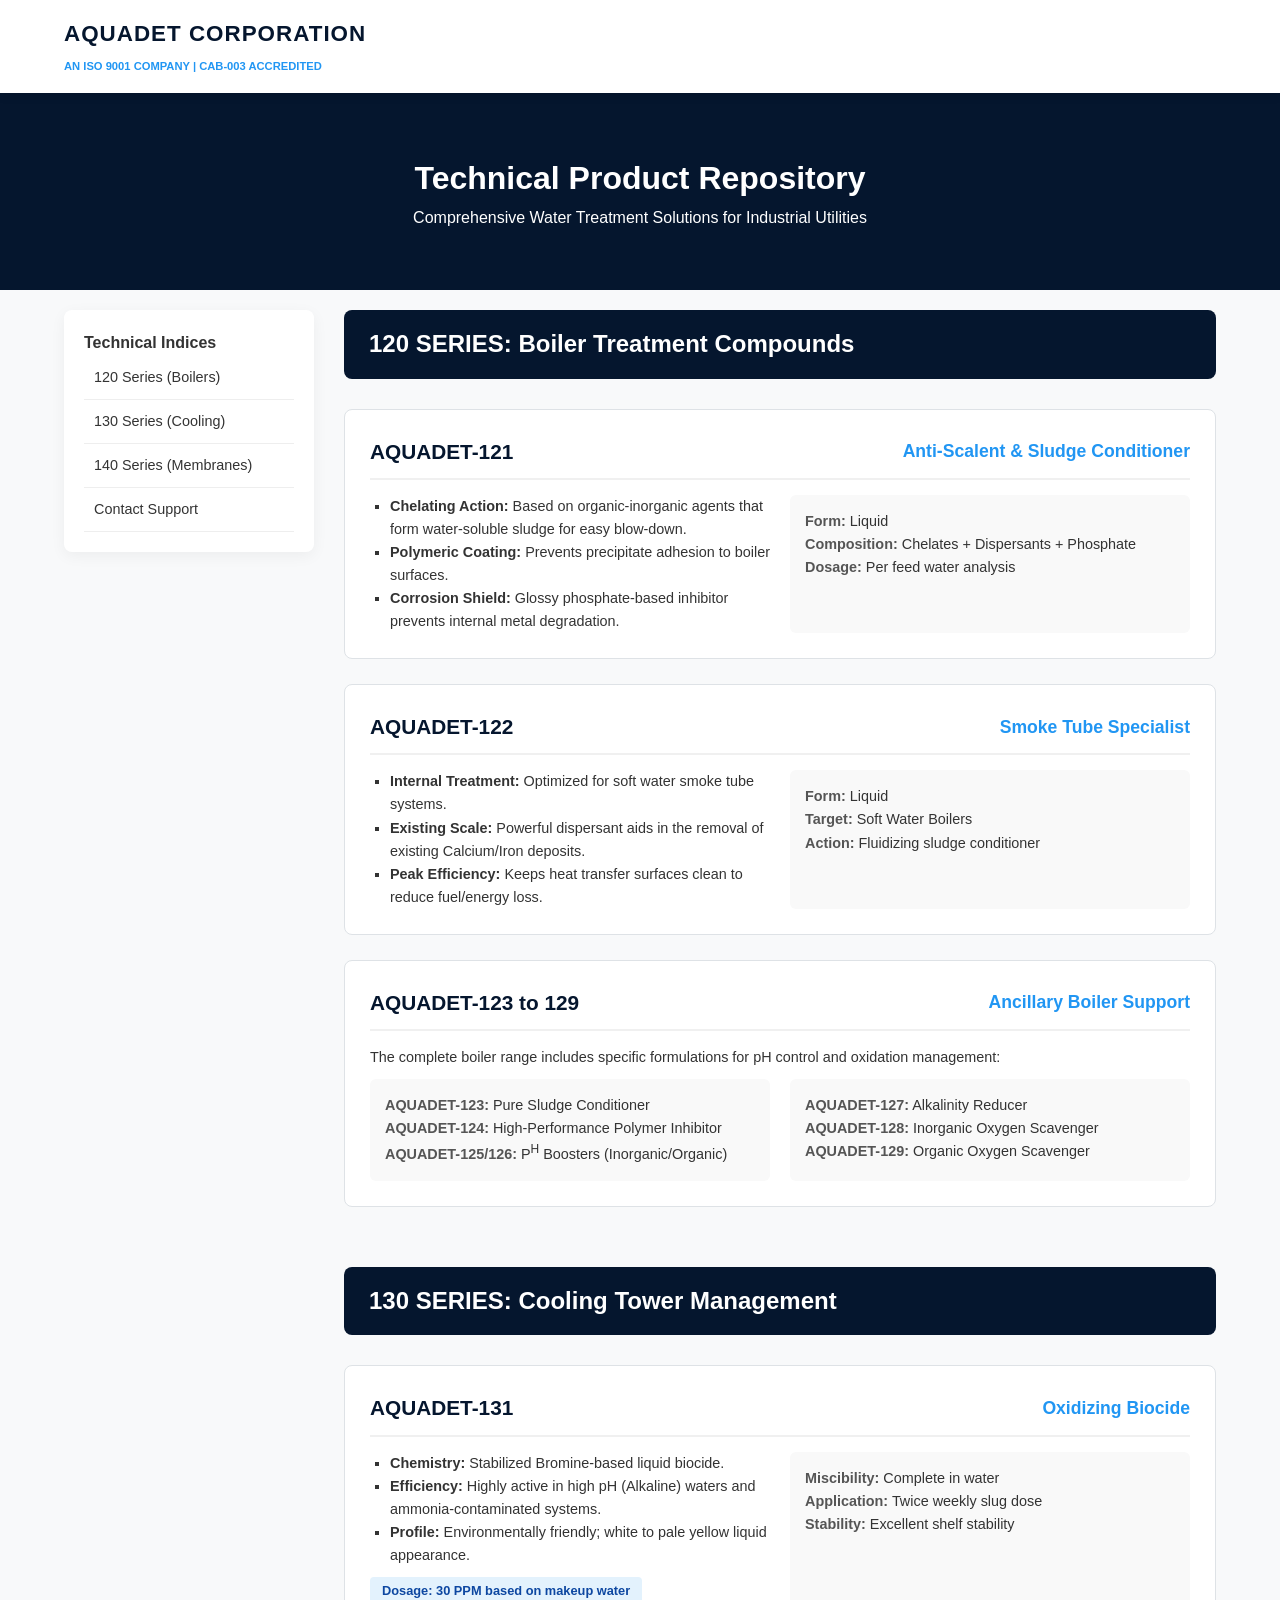
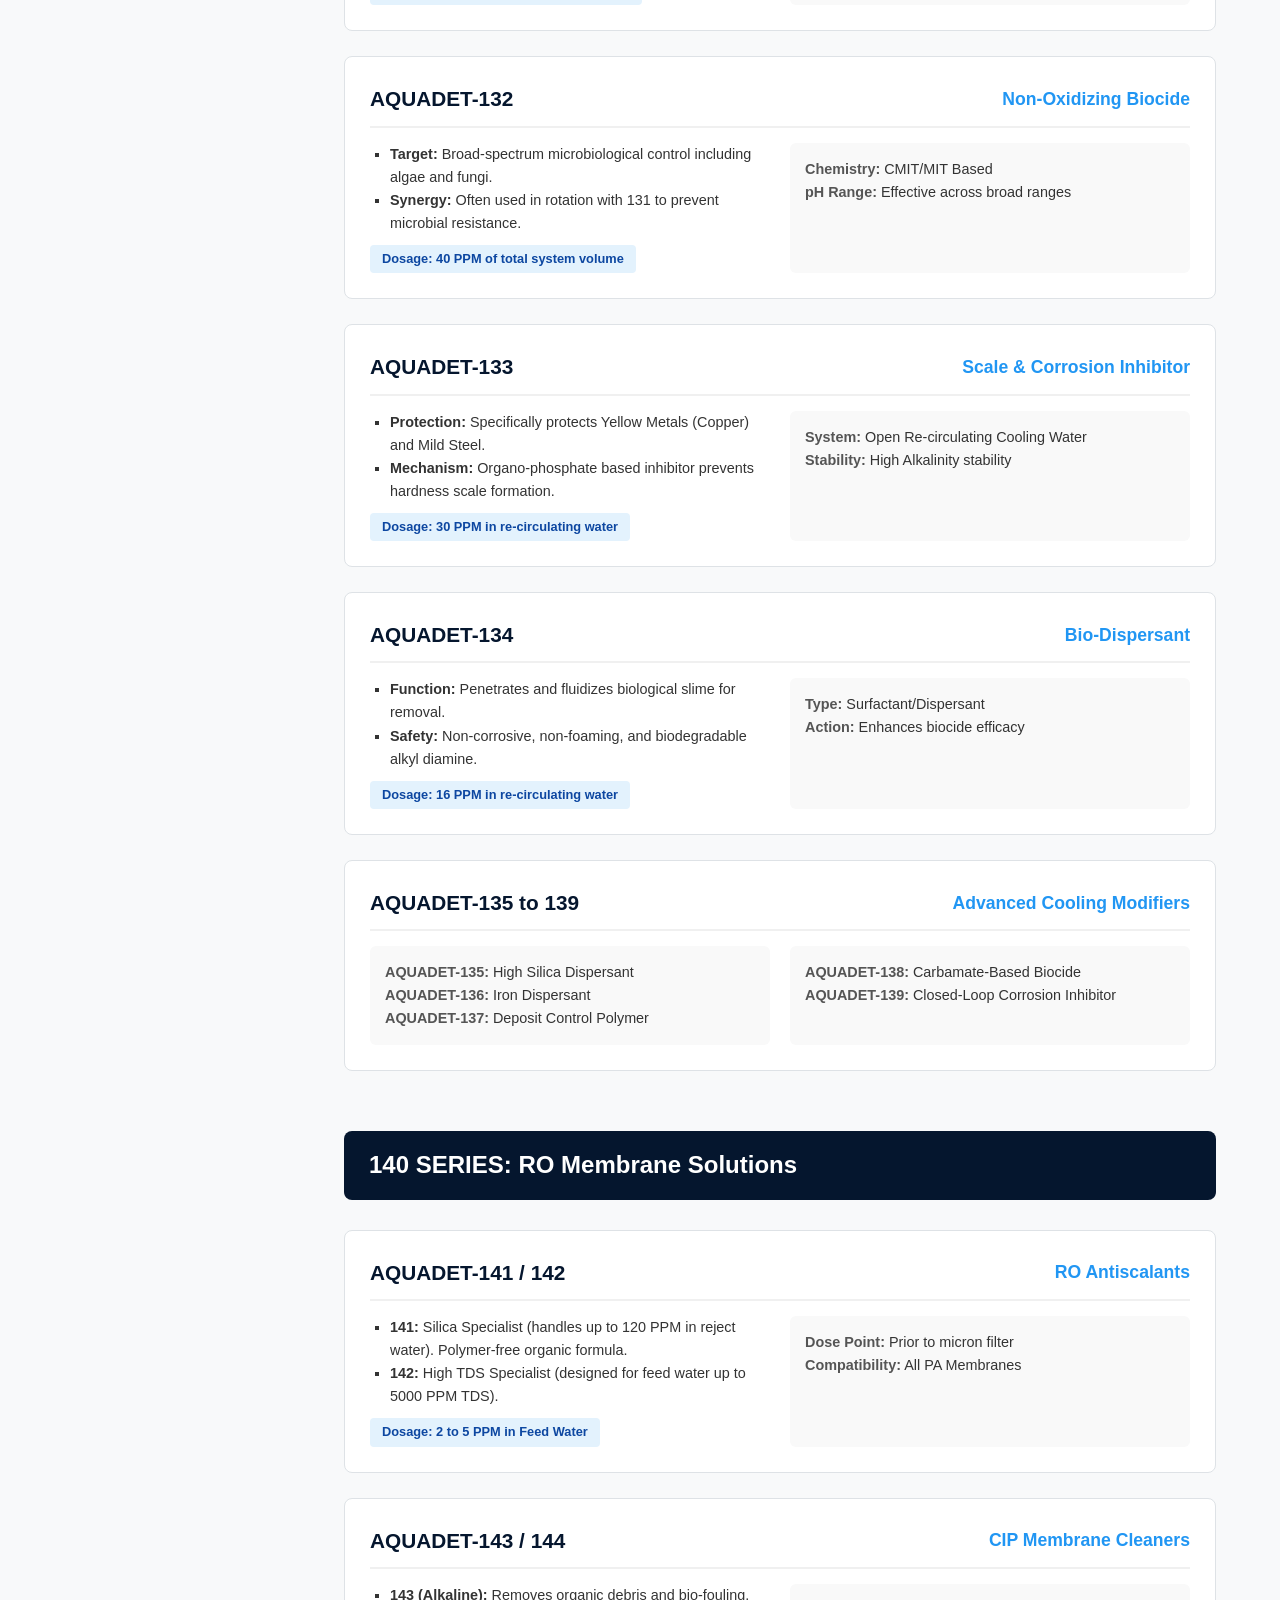
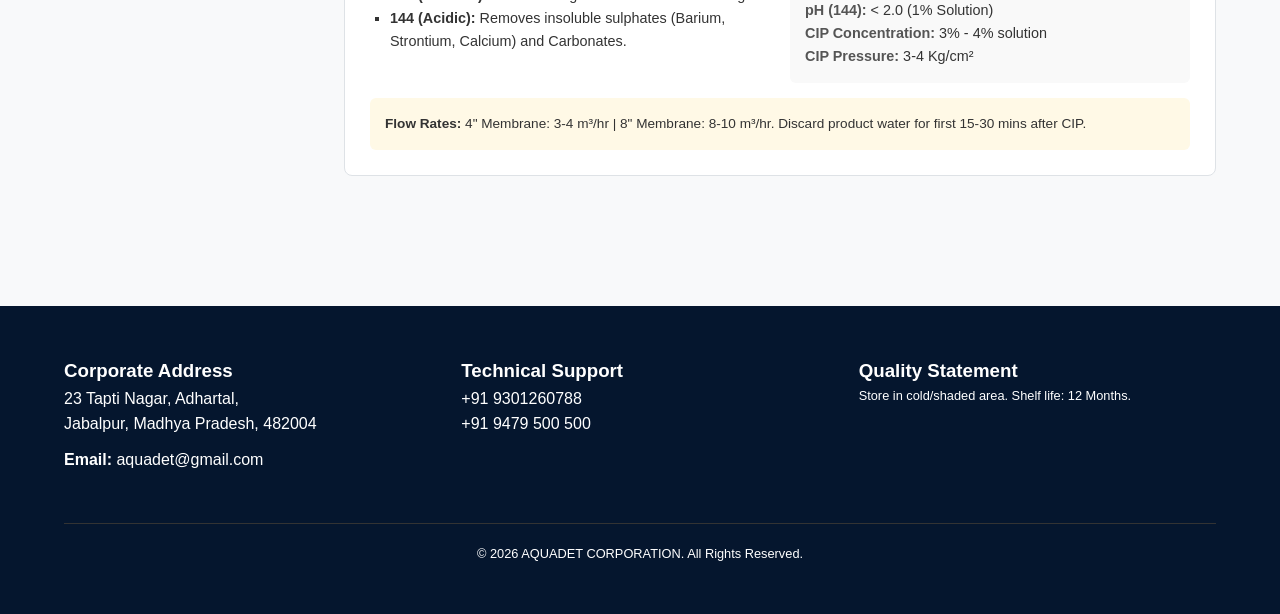
==== commit 76819653: "Update index.html" ====
--- a/index.html
+++ b/index.html
@@ -248,7 +248,7 @@
         </div>
         <div>
             <h3>Quality Statement</h3>
-            <p style="font-size:0.8rem;">ISO 9001 Company. Products are toxic to fish if grossly overfed. Store in cold/shaded area. Shelf life: 12 Months.</p>
+            <p style="font-size:0.8rem;"> Store in cold/shaded area. Shelf life: 12 Months.</p>
         </div>
     </div>
     <div style="text-align:center; margin-top:50px; border-top:1px solid #333; padding-top:20px; font-size:0.8rem;">
@@ -258,3 +258,4 @@
 
 </body>
 </html>
+
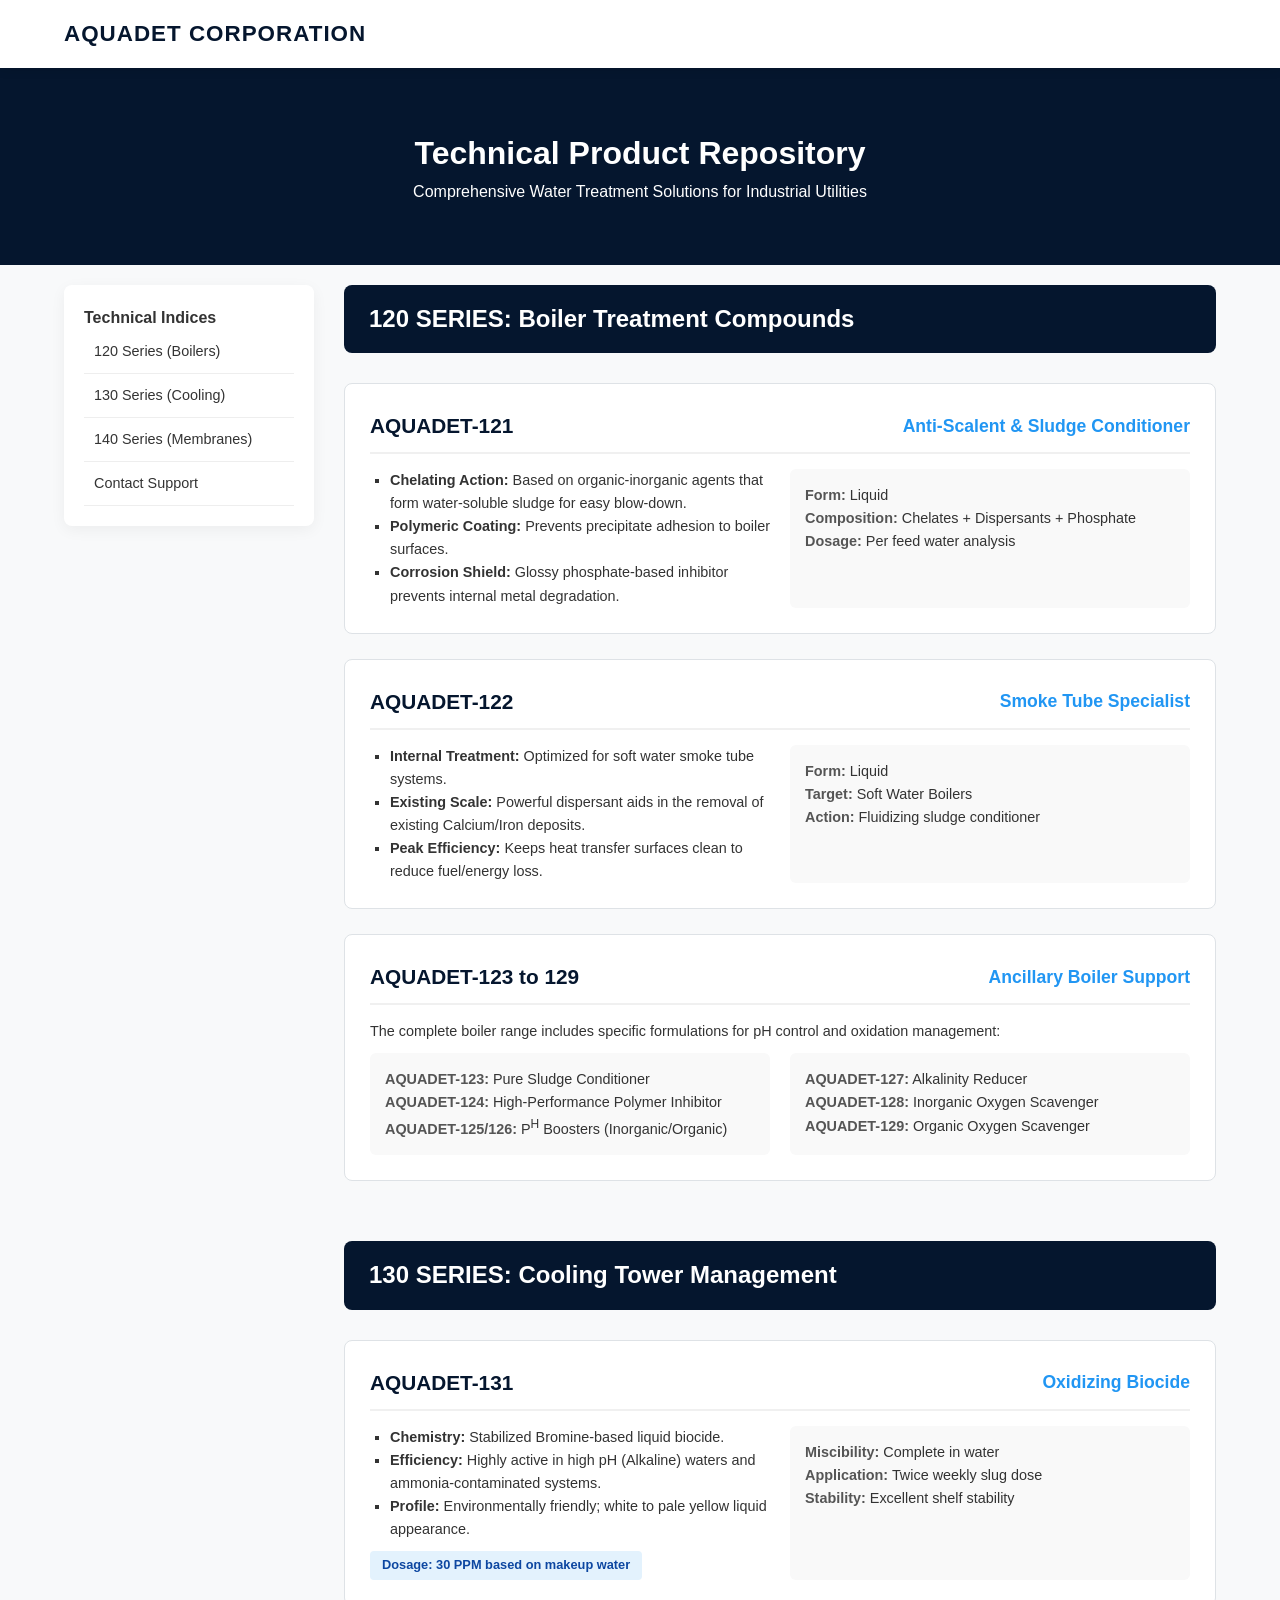
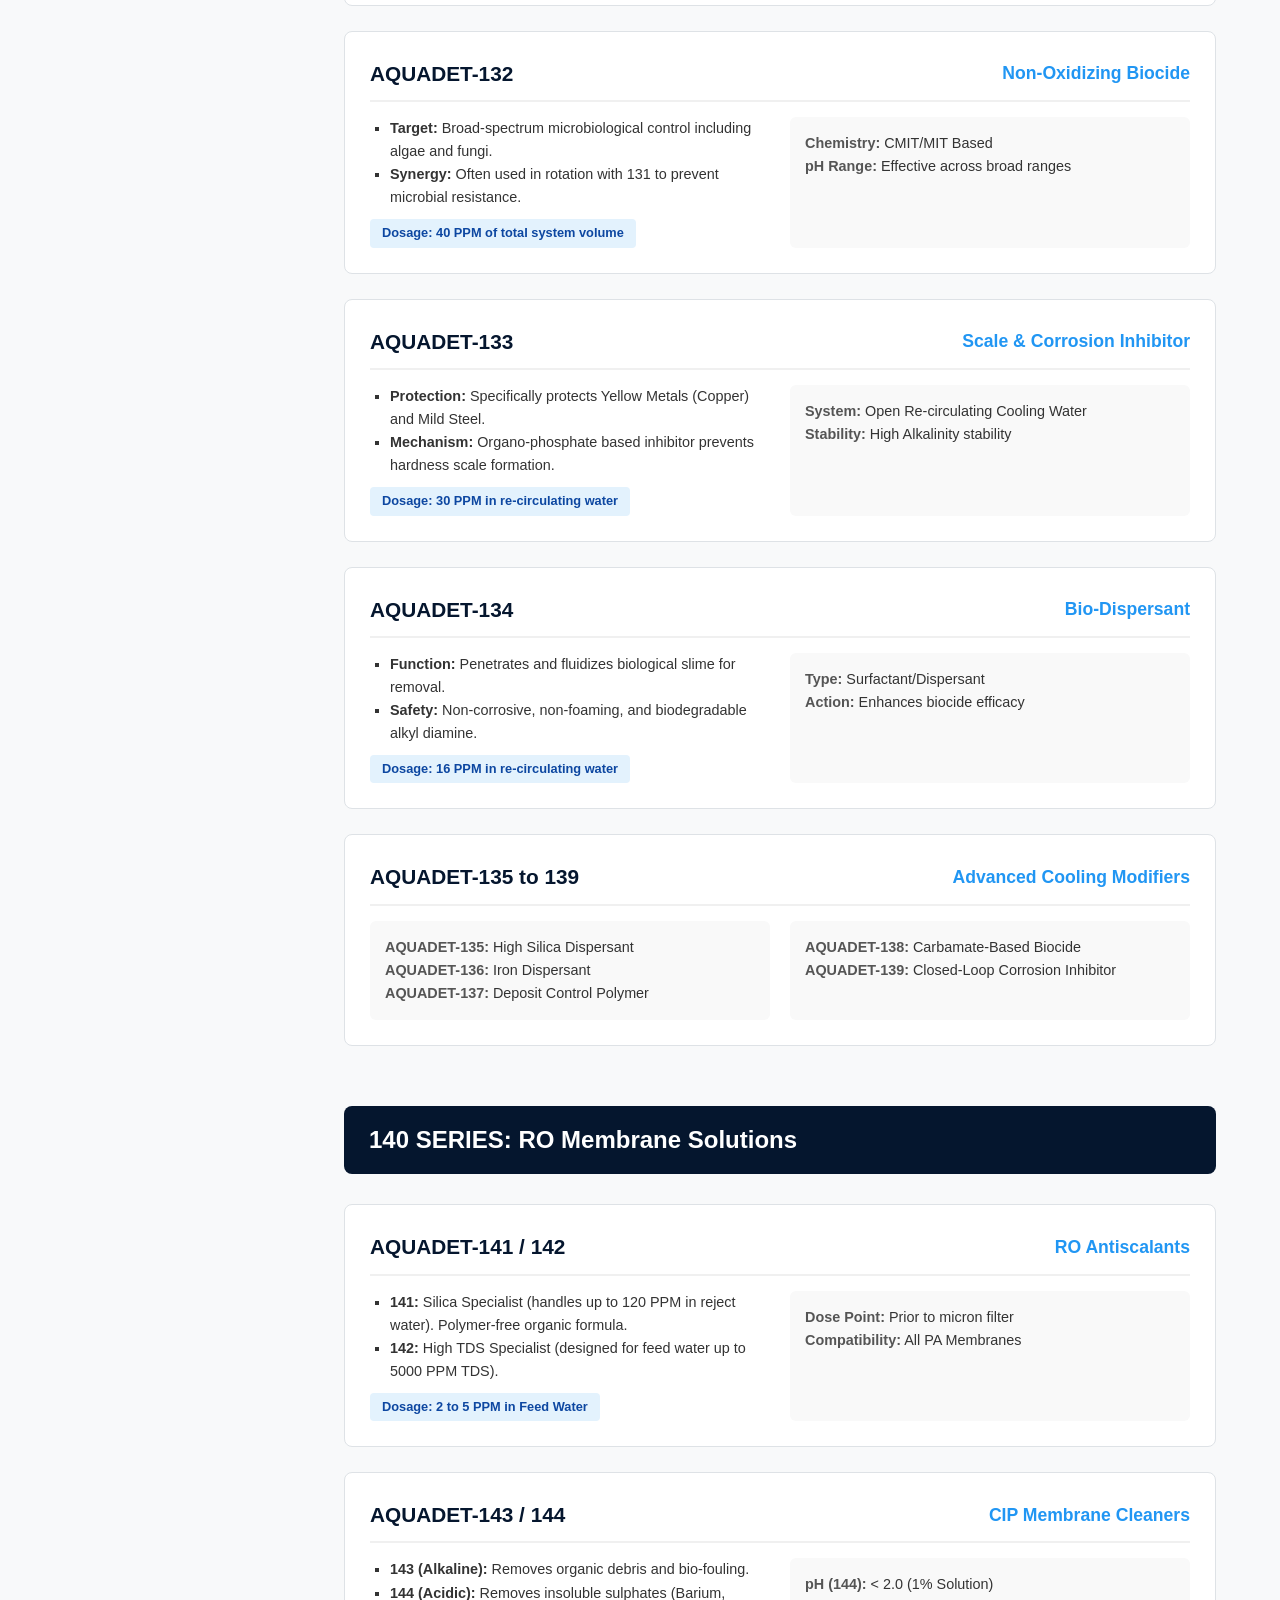
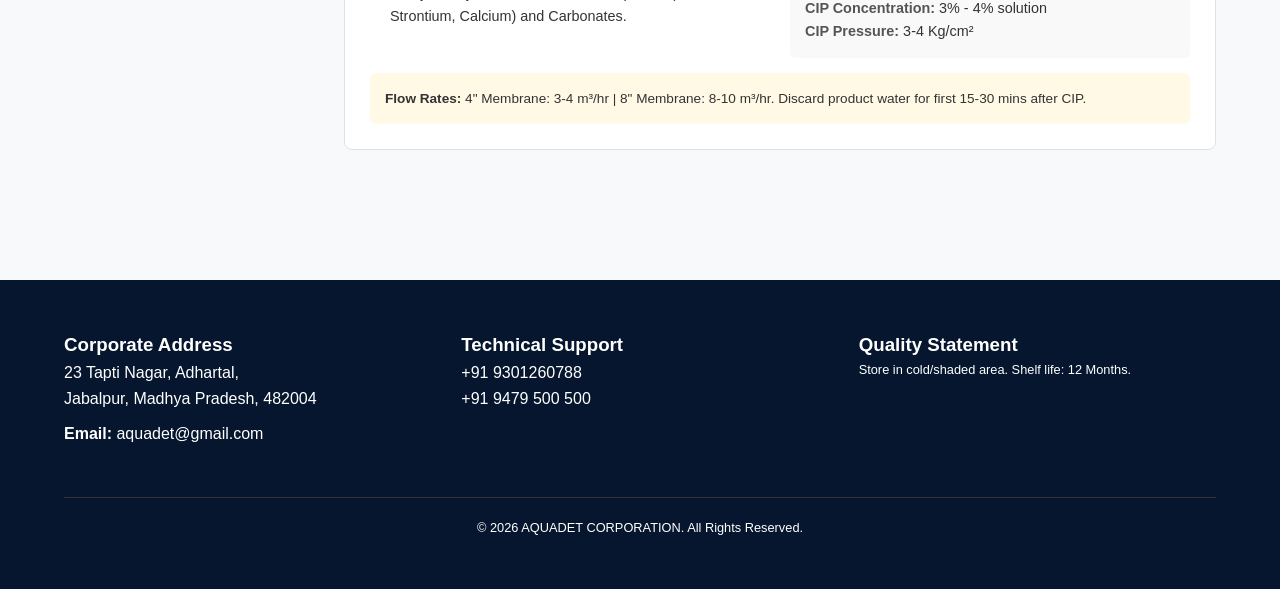
==== commit 8549e970: "Update index.html" ====
--- a/index.html
+++ b/index.html
@@ -51,7 +51,7 @@
 <nav>
     <div class="logo">
         <h1>AQUADET CORPORATION</h1>
-        <span class="iso-badge">AN ISO 9001 COMPANY | CAB-003 ACCREDITED</span>
+        <span class="iso-badge"></span>
     </div>
 </nav>
 
@@ -259,3 +259,4 @@
 </body>
 </html>
 
+
